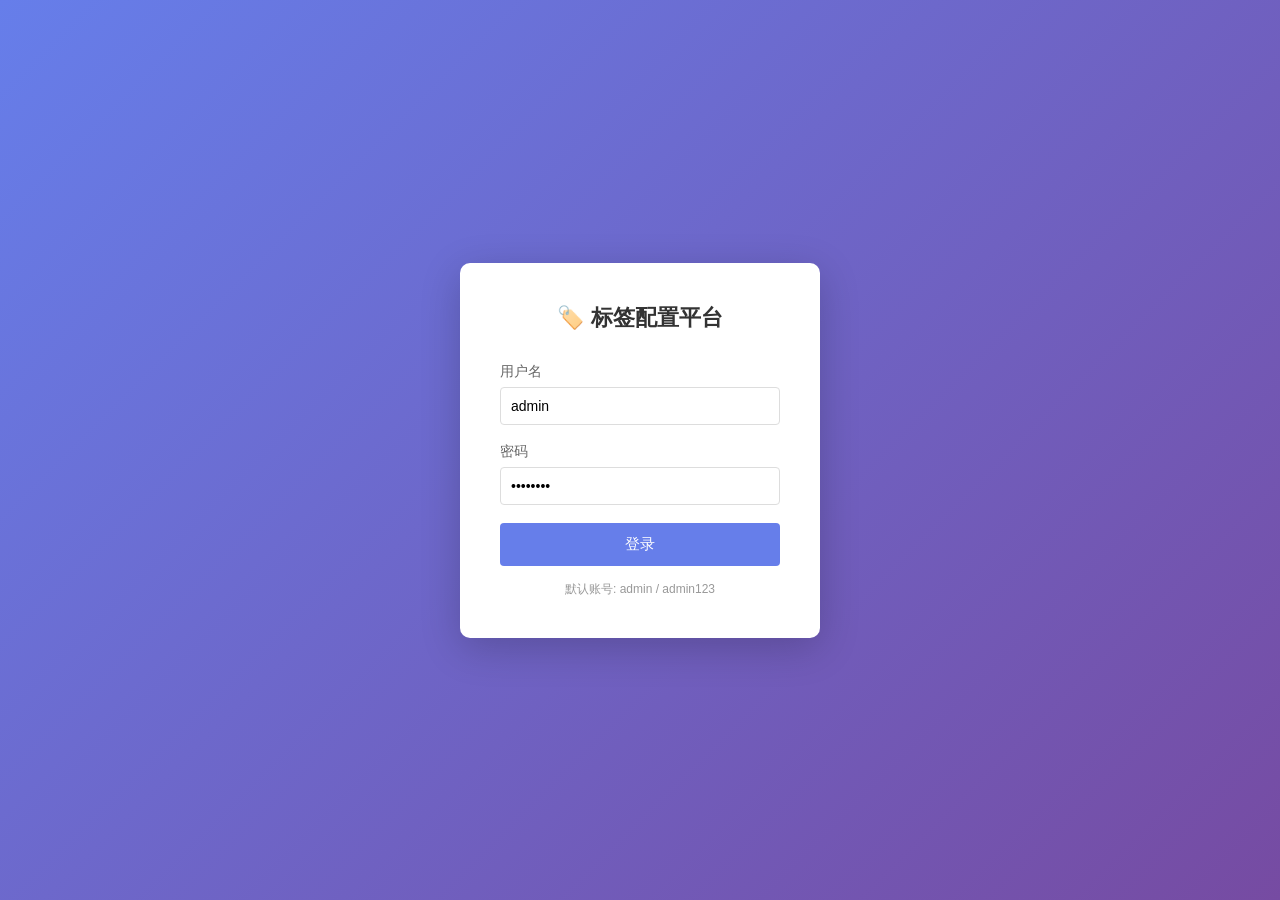
==== static/index.html @ 4a910a47 "feat(tag_platform): V1.0 基础模块 + V1.1 四大需求实现 V1.0：FastAPI + SQLAlchemy + SQLite 基础框架   - 元数据 CRUD / E" ====
<!DOCTYPE html>
<html lang="zh-CN">
<head>
  <meta charset="UTF-8">
  <title>标签配置平台 - 登录</title>
  <style>
    * { margin: 0; padding: 0; box-sizing: border-box; }
    body { font-family: "Microsoft YaHei", Arial, sans-serif; background: linear-gradient(135deg, #667eea 0%, #764ba2 100%); min-height: 100vh; display: flex; align-items: center; justify-content: center; }
    .login-box { background: #fff; padding: 40px; border-radius: 10px; box-shadow: 0 10px 40px rgba(0,0,0,0.2); width: 360px; }
    h1 { text-align: center; color: #333; margin-bottom: 30px; font-size: 22px; }
    .field { margin-bottom: 18px; }
    label { display: block; color: #666; margin-bottom: 6px; font-size: 14px; }
    input { width: 100%; padding: 10px; border: 1px solid #ddd; border-radius: 4px; font-size: 14px; }
    input:focus { border-color: #667eea; outline: none; }
    button { width: 100%; padding: 12px; background: #667eea; color: #fff; border: none; border-radius: 4px; font-size: 15px; cursor: pointer; }
    button:hover { background: #5a6fd6; }
    .error { color: #e74c3c; text-align: center; margin-top: 15px; font-size: 14px; display: none; }
    .hint { text-align: center; color: #999; font-size: 12px; margin-top: 15px; }
  </style>
</head>
<body>
  <div class="login-box">
    <h1>🏷️ 标签配置平台</h1>
    <form id="loginForm">
      <div class="field">
        <label>用户名</label>
        <input type="text" id="username" value="admin" required>
      </div>
      <div class="field">
        <label>密码</label>
        <input type="password" id="password" value="admin123" required>
      </div>
      <button type="submit">登录</button>
      <div class="error" id="errMsg"></div>
    </form>
    <p class="hint">默认账号: admin / admin123</p>
  </div>

  <script>
    document.getElementById('loginForm').addEventListener('submit', async e => {
      e.preventDefault();
      const username = document.getElementById('username').value.trim();
      const password = document.getElementById('password').value;
      const errEl = document.getElementById('errMsg');
      errEl.style.display = 'none';
      try {
        const resp = await fetch('/api/auth/login', {
          method: 'POST', headers: {'Content-Type': 'application/json'},
          body: JSON.stringify({ username, password })
        });
        const data = await resp.json();
        if (data.code === 0) {
          localStorage.setItem('token', data.data.access_token);
          localStorage.setItem('user', JSON.stringify(data.data.user));
          window.location.href = '/static/dashboard.html';
        } else {
          errEl.textContent = data.message;
          errEl.style.display = 'block';
        }
      } catch (err) {
        errEl.textContent = '网络错误: ' + err.message;
        errEl.style.display = 'block';
      }
    });
  </script>
</body>
</html>
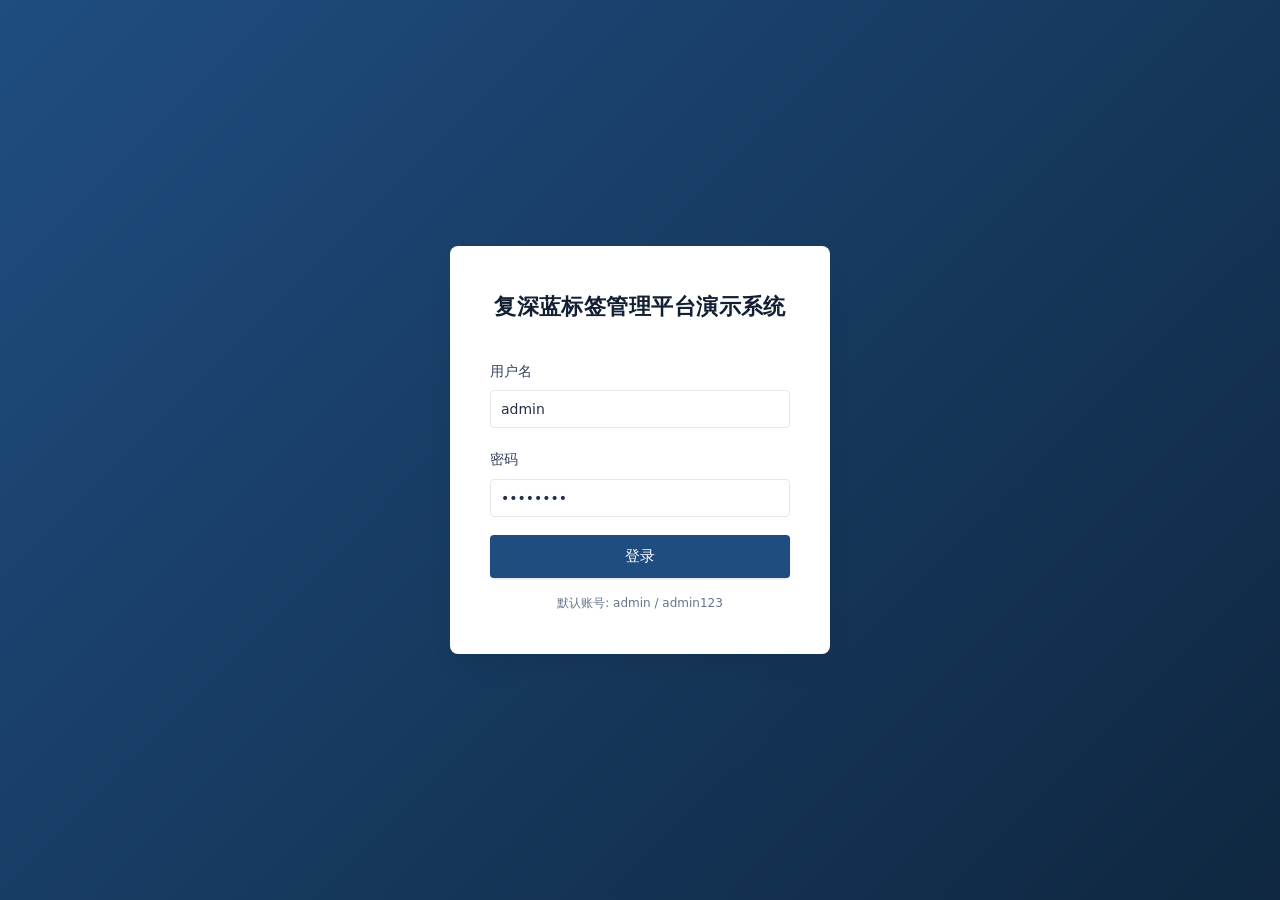
==== commit 52269121: "feat: 新增 serial_no 编号体系 + 审批工单号升级为 APP+日期+序号 - BaseService 新增 _gen_serial_no(prefix+YYYYMMDD+NNN) 通用" ====
--- a/static/index.html
+++ b/static/index.html
@@ -1,67 +1,80 @@
 <!DOCTYPE html>
 <html lang="zh-CN">
 <head>
-  <meta charset="UTF-8">
-  <title>标签配置平台 - 登录</title>
-  <style>
-    * { margin: 0; padding: 0; box-sizing: border-box; }
-    body { font-family: "Microsoft YaHei", Arial, sans-serif; background: linear-gradient(135deg, #667eea 0%, #764ba2 100%); min-height: 100vh; display: flex; align-items: center; justify-content: center; }
-    .login-box { background: #fff; padding: 40px; border-radius: 10px; box-shadow: 0 10px 40px rgba(0,0,0,0.2); width: 360px; }
-    h1 { text-align: center; color: #333; margin-bottom: 30px; font-size: 22px; }
-    .field { margin-bottom: 18px; }
-    label { display: block; color: #666; margin-bottom: 6px; font-size: 14px; }
-    input { width: 100%; padding: 10px; border: 1px solid #ddd; border-radius: 4px; font-size: 14px; }
-    input:focus { border-color: #667eea; outline: none; }
-    button { width: 100%; padding: 12px; background: #667eea; color: #fff; border: none; border-radius: 4px; font-size: 15px; cursor: pointer; }
-    button:hover { background: #5a6fd6; }
-    .error { color: #e74c3c; text-align: center; margin-top: 15px; font-size: 14px; display: none; }
-    .hint { text-align: center; color: #999; font-size: 12px; margin-top: 15px; }
-  </style>
+<meta charset="UTF-8">
+<title>复深蓝标签管理平台演示系统 - 登录</title>
+<link rel="stylesheet" href="./css/main.css">
+<style>
+ * { margin: 0; padding: 0; box-sizing: border-box; }
+ /* 本地 file:// 协议下 CSS 变量需要先定义（main.css 在同目录下） */
+ :root{
+ --navy-700:#1f4d80; --navy-950:#0f2740; --navy-600:#2a5f96; --navy-500:#3d76ad;
+ --ink-900:#132033; --ink-800:#22304a; --ink-700:#33415c; --ink-600:#4a5975;
+ --ink-500:#64748b; --ink-400:#8b98ab;
+ --line:#e3e8ef; --surface:#ffffff; --danger:#b42318;
+ --radius:8px; --radius-sm:4px;
+ --shadow-md:0 14px 30px -18px rgba(16,35,56,.45);
+ --font-sans:"PingFang SC","Hiragino Sans GB","Microsoft YaHei",system-ui,-apple-system,sans-serif;
+ --ease:cubic-bezier(.22,.61,.36,1);
+ }
+ body { font-family:var(--font-sans); background:linear-gradient(135deg,var(--navy-700) 0%,var(--navy-950) 100%); min-height:100vh; display:flex; align-items:center; justify-content:center; }
+ .login-box { background:var(--surface); padding:40px; border-radius:var(--radius); box-shadow:var(--shadow-md); width:380px; }
+ h1 { text-align:center; color:var(--ink-900); margin-bottom:30px; font-size:22px; font-weight:600; letter-spacing:.02em; }
+ .field { margin-bottom:18px; }
+ label { display:block; color:var(--ink-700); margin-bottom:6px; font-size:14px; font-weight:500; }
+ input { width:100%; padding:10px; border:1px solid var(--line); border-radius:var(--radius-sm); font-size:14px; background:#fff; color:var(--ink-800); }
+ input:focus { border-color:var(--navy-600); outline:none; box-shadow:0 0 0 3px rgba(42,95,150,.12); }
+ button { width:100%; padding:12px; background:var(--navy-700); color:#fff; border:none; border-radius:var(--radius-sm); font-size:15px; cursor:pointer; font-weight:500; box-shadow:0 1px 2px rgba(16,35,56,.15); transition:background .18s var(--ease); }
+ button:hover { background:#194268; }
+ .error { color:var(--danger); text-align:center; margin-top:15px; font-size:14px; display:none; }
+ .hint { text-align:center; color:var(--ink-500); font-size:12px; margin-top:15px; }
+ @media (max-width:480px){ .login-box{ width:calc(100vw - 32px); padding:28px; } }
+</style>
 </head>
 <body>
-  <div class="login-box">
-    <h1>🏷️ 标签配置平台</h1>
-    <form id="loginForm">
-      <div class="field">
-        <label>用户名</label>
-        <input type="text" id="username" value="admin" required>
-      </div>
-      <div class="field">
-        <label>密码</label>
-        <input type="password" id="password" value="admin123" required>
-      </div>
-      <button type="submit">登录</button>
-      <div class="error" id="errMsg"></div>
-    </form>
-    <p class="hint">默认账号: admin / admin123</p>
-  </div>
+<div class="login-box">
+<h1>复深蓝标签管理平台演示系统</h1>
+<form id="loginForm">
+<div class="field">
+<label>用户名</label>
+<input type="text" id="username" value="admin" required>
+</div>
+<div class="field">
+<label>密码</label>
+<input type="password" id="password" value="admin123" required>
+</div>
+<button type="submit">登录</button>
+<div class="error" id="errMsg"></div>
+</form>
+<p class="hint">默认账号: admin / admin123</p>
+</div>
 
-  <script>
-    document.getElementById('loginForm').addEventListener('submit', async e => {
-      e.preventDefault();
-      const username = document.getElementById('username').value.trim();
-      const password = document.getElementById('password').value;
-      const errEl = document.getElementById('errMsg');
-      errEl.style.display = 'none';
-      try {
-        const resp = await fetch('/api/auth/login', {
-          method: 'POST', headers: {'Content-Type': 'application/json'},
-          body: JSON.stringify({ username, password })
-        });
-        const data = await resp.json();
-        if (data.code === 0) {
-          localStorage.setItem('token', data.data.access_token);
-          localStorage.setItem('user', JSON.stringify(data.data.user));
-          window.location.href = '/static/dashboard.html';
-        } else {
-          errEl.textContent = data.message;
-          errEl.style.display = 'block';
-        }
-      } catch (err) {
-        errEl.textContent = '网络错误: ' + err.message;
-        errEl.style.display = 'block';
-      }
-    });
-  </script>
+<script>
+ document.getElementById('loginForm').addEventListener('submit', async e => {
+ e.preventDefault();
+ const username = document.getElementById('username').value.trim();
+ const password = document.getElementById('password').value;
+ const errEl = document.getElementById('errMsg');
+ errEl.style.display = 'none';
+ try {
+ const resp = await fetch('/api/auth/login', {
+ method: 'POST', headers: {'Content-Type': 'application/json'},
+ body: JSON.stringify({ username, password })
+ });
+ const data = await resp.json();
+ if (data.code === 0) {
+ localStorage.setItem('token', data.data.access_token);
+ localStorage.setItem('user', JSON.stringify(data.data.user));
+ window.location.href = '/static/dashboard.html';
+ } else {
+ errEl.textContent = data.message;
+ errEl.style.display = 'block';
+ }
+ } catch (err) {
+ errEl.textContent = '网络错误: ' + err.message;
+ errEl.style.display = 'block';
+ }
+ });
+</script>
 </body>
 </html>
--- a/static/css/main.css
+++ b/static/css/main.css
@@ -0,0 +1,454 @@
+/* main.css — V1.4 设计令牌重写 · 深海军蓝正式风
+   对应 typography-specimen.html 的风格规范，参考原图：
+   · 深海军蓝顶栏 #1B3A5C
+   · 正式主题：浅灰侧栏 + 左侧蓝竖线激活态
+   · 默认主题：白色导航条 + 下划线激活态
+   · 主按钮：#1F4D80；强调色：#2A5F96
+   · 文字：9 阶蓝灰；基准 15px / 1.9 行高
+   · 间距 4px 步进；圆角 4 / 8；阴影 1 层为主
+*/
+
+/* ============ 设计令牌 ============ */
+:root {
+  /* 品牌 — 深海军蓝系 */
+  --navy-950: #0f2740;
+  --navy-900: #132c47;
+  --navy-800: #1b3a5c;  /* 顶栏底 */
+  --navy-700: #1f4d80;  /* 主按钮 / 侧栏激活 */
+  --navy-600: #2a5f96;  /* 强调 / 链接 */
+  --navy-500: #3d76ad;
+
+  /* 文字 — 9 阶蓝灰 */
+  --ink-900: #132033;   /* H1 */
+  --ink-800: #22304a;   /* H2/H3 */
+  --ink-700: #33415c;   /* 正文 */
+  --ink-600: #4a5975;   /* lead/small */
+  --ink-500: #64748b;   /* 辅助 */
+  --ink-400: #8b98ab;   /* 注释 */
+
+  /* 线 / 面 */
+  --line:      #e3e8ef;
+  --line-soft: #edf1f6;
+  --surface:   #ffffff;
+  --canvas:    #f4f6f9;
+  --sidebar:   #edf2f9;
+  --active:    #dbe7f6;
+
+  /* 状态 */
+  --ok:     #1a7f37;
+  --danger: #b42318;
+
+  /* 规格 */
+  --radius-sm: 4px;
+  --radius:    8px;
+  --shadow-sm: 0 1px 2px rgba(16,35,56,.06);
+  --shadow-md: 0 14px 30px -18px rgba(16,35,56,.45);
+  --font-sans: "PingFang SC","Hiragino Sans GB","Microsoft YaHei","Source Han Sans SC",
+               system-ui,-apple-system,"Segoe UI",sans-serif;
+  --font-mono: ui-monospace,"SFMono-Regular",Consolas,"Liberation Mono",monospace;
+  --ease: cubic-bezier(.22,.61,.36,1);
+
+  /* 主题派生（默认 = 深海军蓝顶栏 + 白色导航条） */
+  --header-bg:   var(--navy-800);
+  --header-fg:   #ffffff;
+  --nav-bg:      var(--surface);
+  --nav-fg:      var(--ink-600);
+  --nav-active:  var(--navy-700);
+  --btn-bg:      var(--navy-700);
+  --btn-fg:      #ffffff;
+  --body-bg:     var(--canvas);
+  --text-primary:  var(--ink-800);
+  --text-secondary:var(--ink-600);
+  --text-muted:   var(--ink-400);
+  --card-bg:      var(--surface);
+  --card-border:  var(--line);
+}
+
+/* ============ 正式主题 = 原图风格（侧边栏 + 浅灰侧栏） ============ */
+/* V1.4.3: 侧栏风格已作为全站默认风格 */
+[data-theme="formal"] {
+  --header-bg:   var(--navy-800);       /* 顶栏仍深海军蓝 */
+  --header-fg:   #ffffff;
+  --nav-bg:      var(--sidebar);        /* 侧栏浅灰 */
+  --nav-fg:      var(--ink-600);
+  --nav-active:  var(--navy-700);
+  --btn-bg:      var(--navy-700);
+  --btn-fg:      #ffffff;
+  --body-bg:     var(--canvas);
+  --card-bg:     var(--surface);
+  --card-border: var(--line);
+}
+/* V1.4.3: 默认 CSS 变量也切到侧栏风格（formal 成默认） */
+:root {
+  --nav-bg:      var(--sidebar);
+}
+
+/* ============ Reset ============ */
+*{margin:0;padding:0;box-sizing:border-box}
+html{-webkit-text-size-adjust:100%;scroll-behavior:smooth}
+body{
+  font-family:var(--font-sans);
+  font-size:15px;
+  line-height:1.9;
+  color:var(--text-primary);
+  background:var(--body-bg);
+  -webkit-font-smoothing:antialiased;
+  -moz-osx-font-smoothing:grayscale;
+}
+::selection{background:#cfe0f2;color:var(--navy-950)}
+
+/* ============================================================
+   Header — 深海军蓝 60px 顶栏
+   ============================================================ */
+.header{
+  height:60px;padding:0 24px;
+  background:var(--header-bg);color:var(--header-fg);
+  display:flex;justify-content:space-between;align-items:center;
+  box-shadow:0 1px 0 rgba(255,255,255,.07),0 2px 12px rgba(16,35,56,.16);
+  position:sticky;top:0;z-index:80;
+}
+.header h1{
+  font-size:17px;font-weight:600;letter-spacing:.04em;
+  white-space:nowrap;overflow:hidden;text-overflow:ellipsis;
+}
+.header .user{font-size:13px;display:flex;align-items:center;gap:0}
+.header .user a{
+  color:var(--header-fg);margin-left:15px;text-decoration:none;
+  border:1px solid rgba(255,255,255,.4);
+  padding:5px 14px;border-radius:var(--radius-sm);opacity:.9;
+  transition:background .18s var(--ease),opacity .18s var(--ease);
+}
+.header .user a:hover{opacity:1;background:rgba(255,255,255,.15)}
+
+/* ============================================================
+   Nav — 默认主题：白色导航条 + 下划线激活态
+   ============================================================ */
+.nav{
+  display:flex;gap:0;padding:0 24px;
+  background:var(--nav-bg);border-bottom:1px solid var(--line);
+  position:sticky;top:60px;z-index:70;
+}
+.nav a{
+  position:relative;
+  padding:14px 20px;color:var(--nav-fg);text-decoration:none;
+  font-size:14.5px;font-weight:500;
+  transition:color .18s var(--ease),background .18s var(--ease);
+}
+.nav a::after{
+  content:"";position:absolute;left:16px;right:16px;bottom:-1px;height:3px;
+  background:transparent;border-radius:2px;transition:background .18s var(--ease);
+}
+.nav a:hover{color:var(--navy-600)}
+.nav a:hover::after{background:rgba(42,95,150,.3)}
+.nav a.active{color:var(--nav-active)}
+.nav a.active::after{background:var(--nav-active)}
+
+/* ============ 待办角标（V1.3）============ */
+.pend-badge{
+  display:none;position:absolute;top:6px;right:4px;
+  background:var(--danger);color:#ffffff;
+  font-size:10px;font-weight:700;line-height:1;
+  padding:3px 5px;border-radius:10px;min-width:16px;text-align:center;
+  box-shadow:0 1px 3px rgba(180,35,24,.4);
+}
+.pend-card-badge{
+  display:none;background:var(--danger);color:#ffffff;
+  font-size:11px;font-weight:700;line-height:1;
+  padding:3px 8px;border-radius:10px;margin-left:6px;
+  box-shadow:0 1px 3px rgba(180,35,24,.4);vertical-align:middle;
+}
+
+/* ============================================================
+   Container — 统一卡片化
+   ============================================================ */
+.container{max-width:1400px;margin:0 auto;padding:28px 30px 64px}
+.container h2{margin-bottom:18px;color:var(--ink-900);font-size:20px;font-weight:600;line-height:1.5}
+.container h3{margin-bottom:12px;color:var(--ink-800);font-size:16px;font-weight:600;line-height:1.6}
+.container h4{margin-bottom:10px;color:var(--ink-700);font-size:14px;font-weight:600;line-height:1.6}
+
+/* 卡片 */
+.card{
+  background:var(--card-bg);border:1px solid var(--card-border);border-radius:var(--radius);
+  box-shadow:var(--shadow-sm);padding:24px;margin-bottom:20px;
+  transition:box-shadow .2s var(--ease);
+}
+.card:hover{box-shadow:0 4px 14px rgba(16,35,56,.08)}
+.card h3{margin-bottom:10px;color:var(--ink-900);font-size:16px;font-weight:600}
+.card p{color:var(--ink-600);line-height:1.9}
+
+/* ============================================================
+   Buttons — 海军蓝统一色板（有立体感）
+   ============================================================ */
+.btn{
+  display:inline-flex;align-items:center;justify-content:center;
+  height:40px;padding:0 20px;border:1px solid transparent;border-radius:var(--radius-sm);
+  font-family:inherit;font-size:14px;font-weight:500;cursor:pointer;
+  background:var(--navy-700);color:#fff;
+  /* 立体感：顶部高光 + 多层底阴影 */
+  background-image:linear-gradient(180deg, rgba(255,255,255,.14) 0%, rgba(255,255,255,0) 45%);
+  box-shadow:
+    inset 0 1px 0 rgba(255,255,255,.2),
+    inset 0 -1px 0 rgba(0,0,0,.12),
+    0 2px 4px rgba(16,35,56,.18),
+    0 4px 10px rgba(16,35,56,.12);
+  transition:background .18s var(--ease),border-color .18s var(--ease),color .18s var(--ease),transform .12s var(--ease),box-shadow .18s var(--ease);
+}
+.btn:focus-visible{outline:2px solid var(--navy-600);outline-offset:2px}
+.btn:hover{background:#194268;box-shadow:
+  inset 0 1px 0 rgba(255,255,255,.18),
+  inset 0 -1px 0 rgba(0,0,0,.14),
+  0 3px 6px rgba(16,35,56,.22),
+  0 6px 14px rgba(16,35,56,.16);
+}
+.btn:active{transform:translateY(1px);box-shadow:
+  inset 0 1px 2px rgba(0,0,0,.18),
+  0 1px 2px rgba(16,35,56,.12);
+}
+.btn-primary{background:var(--navy-700);color:#fff}
+.btn-secondary{
+  background:#fff;background-image:none;
+  border-color:#c4cfdd;color:var(--ink-700);
+  box-shadow:
+    inset 0 1px 0 rgba(255,255,255,.8),
+    inset 0 -1px 0 rgba(0,0,0,.04),
+    0 1px 2px rgba(16,35,56,.08);
+}
+.btn-secondary:hover{background:#f8fafc;border-color:#b0bdd0;color:var(--ink-800);
+  box-shadow:inset 0 1px 0 #fff,0 2px 5px rgba(16,35,56,.12);}
+.btn-ghost{background:transparent;background-image:none;border-color:transparent;color:var(--navy-600);box-shadow:none}
+.btn-ghost:hover{background:rgba(42,95,150,.08)}
+.btn-danger{
+  background:#fff;background-image:none;
+  border-color:#e6c9c5;color:var(--danger);
+  box-shadow:inset 0 1px 0 rgba(255,255,255,.8),0 1px 2px rgba(180,35,24,.08);
+}
+.btn-danger:hover{background:#fdf4f2;border-color:#d9a9a2}
+.btn[disabled]{opacity:.45;cursor:not-allowed;box-shadow:none;transform:none;background:#d1d5db;background-image:none;color:#6b7280}
+.btn-sm{height:32px;padding:0 14px;font-size:13px;box-shadow:
+  inset 0 1px 0 rgba(255,255,255,.18),0 1px 2px rgba(16,35,56,.15);}
+.btn-lg{height:46px;padding:0 26px;font-size:15px;box-shadow:
+  inset 0 1px 0 rgba(255,255,255,.18),0 3px 6px rgba(16,35,56,.22),0 6px 14px rgba(16,35,56,.16);}
+
+/* ============ 通用工具类 ============ */
+.bar-row{display:flex;flex-wrap:wrap;gap:10px;margin:15px 0}
+.muted{color:var(--ink-500)!important}
+.muted-bg{background:#f8fafc}
+.text-accent{color:var(--navy-600)!important}
+.text-danger{color:var(--danger)!important}
+.text-ok{color:var(--ok)!important}
+.bg-card{background:var(--surface)}
+.card-title{color:var(--ink-900);font-size:16px;font-weight:600}
+.hint{color:var(--ink-500);font-size:12.5px}
+.btn-row{display:flex;flex-wrap:wrap;gap:10px}
+
+/* ============================================================
+   旧按钮类名兼容（个别旧页面曾硬写 btn-success/btn-warn）
+   ============================================================ */
+.btn-success{background:var(--ok);color:#fff}
+.btn-success:hover{background:#156b2f}
+.btn-warn{background:#f59e0b;color:#fff}
+.btn-warn:hover{background:#d97706}
+
+/* ============================================================
+   Forms — 细发丝线 + 海军蓝焦点环
+   ============================================================ */
+label{display:block;color:var(--ink-600);margin-bottom:6px;font-size:13.5px;font-weight:500}
+input,select,textarea{
+  width:100%;
+  padding:10px 12px;
+  border:1px solid #d3dbe6;
+  border-radius:var(--radius-sm);
+  font-size:14.5px;
+  font-family:inherit;
+  color:var(--ink-800);
+  background:#fff;
+  transition:border-color .18s var(--ease),box-shadow .18s var(--ease);
+}
+textarea{min-height:118px;resize:vertical;line-height:1.75}
+input::placeholder,textarea::placeholder{color:var(--ink-400)}
+input:hover,select:hover,textarea:hover{border-color:#bfccdb}
+input:focus,select:focus,textarea:focus{
+  outline:none;border-color:var(--navy-600);
+  box-shadow:0 0 0 3px rgba(42,95,150,.12);
+}
+
+/* ============================================================
+   Tables — 深海军蓝主题头 + 细线分割
+   ============================================================ */
+table{border-collapse:collapse;width:100%;font-size:13.5px;line-height:1.6;background:#fff}
+table th,table td{padding:8px 14px;border:1px solid var(--line)}
+table th{
+  background:#f4f8fd;color:var(--ink-900);font-weight:600;text-align:left;
+  border-bottom-color:#d5ddeb;white-space:nowrap;
+}
+table tbody tr{transition:background .16s var(--ease)}
+table tbody tr:nth-child(even){background:#fafbfd}
+table tbody tr:hover{background:#f3f7fd}
+
+/* ============================================================
+   Status tags — 参考图中的 pill style
+   ============================================================ */
+.status{
+  display:inline-flex;align-items:center;gap:6px;
+  padding:3px 10px;border-radius:999px;font-size:12px;font-weight:500;line-height:1.6;
+}
+.status::before{content:"";width:5px;height:5px;border-radius:50%;background:currentColor;flex:none}
+.status-pending{background:#fdf3d8;color:#6b4d0f}
+.status-in_progress,.status-running{background:#eaf1fa;color:#1f4d80}
+.status-approved,.status-success{background:#eaf6ec;color:var(--ok)}
+.status-rejected,.status-failed{background:#fdecea;color:var(--danger)}
+
+/* ============================================================
+   通用工具类
+   ============================================================ */
+pre{
+  background:var(--navy-950);color:#d6e3f3;padding:16px 18px;
+  border-radius:var(--radius-sm);overflow-x:auto;
+  font:12.5px/1.8 var(--font-mono);tab-size:4;
+  box-shadow:var(--shadow-md);
+}
+code,kbd,samp{font:12.5px/1.6 var(--font-mono)}
+small,.small{font-size:12.5px;line-height:1.8;color:var(--ink-500)}
+.caption{font-size:12px;line-height:1.7;color:var(--ink-400)}
+.hint{font-size:12.5px;line-height:1.8;color:var(--ink-500)}
+/* 提示容器（参考模板 callout）*/
+.callout{display:flex;gap:12px;padding:14px 18px;background:#f3f8fe;border:1px solid #d9e6f4;border-radius:6px;font-size:13.5px;line-height:1.8;color:#2f4662;margin:10px 0}
+.callout i{width:6px;height:6px;margin-top:.65em;border-radius:50%;background:var(--navy-600);flex:none}
+.callout strong{color:#213452}
+
+/* ============================================================
+   V1.4.3 — 审批工单可折叠面板
+   ============================================================ */
+.ticket-card{
+  background:#fff;border:1px solid var(--line);border-radius:var(--radius);
+  margin-bottom:10px;box-shadow:var(--shadow-sm);overflow:hidden;
+}
+.ticket-head{
+  display:flex;justify-content:space-between;align-items:center;
+  padding:12px 18px;cursor:pointer;user-select:none;
+  background:linear-gradient(180deg,#f8fafd 0%,#ffffff 100%);
+  border-bottom:1px solid var(--line);
+  transition:background .15s var(--ease);
+}
+.ticket-head:hover{background:linear-gradient(180deg,#f0f4fa 0%,#ffffff 100%)}
+.ticket-title{font-weight:600;font-size:14.5px;color:var(--ink-900);display:flex;align-items:center;gap:8px}
+.ticket-title .ticket-no{color:var(--ink-400);font-size:12px;font-weight:400}
+.ticket-meta{display:flex;align-items:center;gap:10px}
+.ticket-chev{
+  width:20px;height:20px;display:inline-flex;align-items:center;justify-content:center;
+  color:var(--ink-400);font-size:14px;transition:transform .2s var(--ease);
+}
+.ticket-card.collapsed .ticket-chev{transform:rotate(-90deg)}
+.ticket-card.collapsed .ticket-body{display:none}
+.ticket-body{padding:14px 18px}
+hr{border:0;border-top:1px solid var(--line-soft);margin:20px 0}
+
+/* ============================================================
+   V1.3.1 — FAB 悬浮设置按钮（默认深海军蓝渐变）
+   ============================================================ */
+.fab-menu{position:fixed;bottom:24px;right:24px;z-index:999;display:flex;flex-direction:column;align-items:flex-end}
+.fab-btn{
+  width:48px;height:48px;border-radius:50%;
+  background:linear-gradient(135deg,var(--navy-700) 0%,#132c47 100%);
+  color:#fff;border:none;font-size:22px;cursor:pointer;
+  box-shadow:0 4px 16px rgba(27,58,92,.5);
+  transition:transform .2s var(--ease),box-shadow .2s var(--ease);
+}
+.fab-btn:hover{transform:translateY(-4px);box-shadow:0 8px 24px rgba(27,58,92,.55)}
+.fab-panel{
+  display:none;background:#fff;border-radius:var(--radius);
+  box-shadow:var(--shadow-md);padding:8px 0;margin-bottom:12px;
+  min-width:200px;border:1px solid var(--line);overflow:hidden;
+}
+.fab-panel.show{display:block;animation:fabFade .15s var(--ease)}
+@keyframes fabFade{from{opacity:0;transform:translateY(8px)}to{opacity:1;transform:translateY(0)}}
+.fab-panel-title{padding:8px 16px;font-size:11px;color:#93a2b8;text-transform:uppercase;letter-spacing:.1em;border-bottom:1px solid var(--line-soft);margin-bottom:4px}
+.fab-item{padding:10px 16px;cursor:pointer;font-size:13px;color:var(--ink-800);line-height:1.5;transition:background .1s var(--ease)}
+.fab-item:hover{background:#f4f8fd}
+.fab-item-desc{color:var(--ink-400);font-size:11px}
+
+/* ============================================================
+   V1.4 — 正式主题：侧边栏布局（对齐参考图）
+   侧栏：浅灰 #EDF2F9 + 左侧蓝竖线激活态 + 选中蓝底
+   顶栏：保留深海军蓝（与默认统一）
+   ============================================================ */
+[data-theme="formal"]{
+  --nav-sublinks: var(--sidebar);
+  --nav-active-bg: var(--active);
+}
+[data-theme="formal"] body{counter-reset:navIdx}
+[data-theme="formal"] .nav{
+  position:sticky;top:60px;width:244px;height:calc(100vh - 60px);
+  flex-direction:column;gap:0;padding:24px 0 32px;
+  background:var(--sidebar);border-bottom:none;border-right:1px solid #e0e7f0;
+  overflow-y:auto;z-index:50;float:left;
+}
+[data-theme="formal"] body{margin-left:0}
+[data-theme="formal"] .container{max-width:none;padding-left:268px}
+[data-theme="formal"] .nav a{
+  position:relative;
+  display:flex;align-items:center;gap:10px;
+  padding:10px 24px;color:#3b4a66;border-left:3px solid transparent;
+  font-size:15.5px;font-weight:600;text-decoration:none;
+  transition:background .18s var(--ease),color .18s var(--ease),border-color .18s var(--ease);
+}
+[data-theme="formal"] .nav a::before{
+  counter-increment:navIdx;
+  content:counter(navIdx,decimal-leading-zero);
+  font:11px/1 var(--font-mono);letter-spacing:.04em;color:#93a2b8;
+  flex:none;min-width:18px;
+}
+[data-theme="formal"] .nav a::after{display:none}   /* 覆盖默认主题下划线 */
+[data-theme="formal"] .nav a:hover{background:#e4ecf7;color:var(--navy-700)}
+[data-theme="formal"] .nav a:hover::before{color:var(--navy-600)}
+[data-theme="formal"] .nav a.active{
+  background:var(--active);color:var(--navy-800);font-weight:600;
+  border-left-color:var(--navy-700);
+}
+[data-theme="formal"] .nav a.active::before{color:var(--navy-600)}
+[data-theme="formal"] .nav a[data-perm]{opacity:1}
+
+/* 正式主题顶栏保留深海军蓝（统一），退出按钮浅边框 */
+[data-theme="formal"] .header .user a{
+  border-color:rgba(255,255,255,.35);color:#fff;
+}
+[data-theme="formal"] .header .user a:hover{background:rgba(255,255,255,.15)}
+
+/* 正式主题容器与卡片 */
+[data-theme="formal"] .container{max-width:1400px}
+[data-theme="formal"] .card .card-title{color:var(--ink-900)}
+
+/* 正式主题 FAB 仍深海军蓝 */
+[data-theme="formal"] .fab-btn{
+  background:linear-gradient(135deg,var(--navy-700) 0%,var(--navy-900) 100%);
+  box-shadow:0 4px 16px rgba(27,58,92,.5);
+}
+
+/* ============================================================
+   响应式
+   ============================================================ */
+@media (max-width:1280px){
+  [data-theme="formal"] .nav{position:sticky;top:60px;height:auto;width:auto;flex-direction:row;padding:8px 16px;overflow-x:auto}
+  [data-theme="formal"] body{margin-left:0}
+  [data-theme="formal"] .nav a{padding:8px 14px;border-left:0;border-bottom:2px solid transparent;font-size:13.5px;white-space:nowrap}
+  [data-theme="formal"] .nav a.active{border-bottom-color:var(--navy-700);border-left-color:transparent}
+  [data-theme="formal"] .nav a:hover{background:rgba(42,95,150,.08)}
+}
+
+@media (max-width:768px){
+  body{font-size:14px}
+  .header{padding:0 16px;height:56px}
+  .header h1{font-size:15px}
+  .nav{padding:0 16px;gap:4px;overflow-x:auto;scrollbar-width:none}
+  .nav::-webkit-scrollbar{display:none}
+  .nav a{padding:12px 14px;font-size:13.5px;white-space:nowrap}
+  .container{padding:20px 16px 48px}
+  .card{padding:18px;margin-bottom:16px;border-radius:6px}
+  [data-theme="formal"] .nav{padding:8px 12px}
+}
+
+@media (max-width:560px){
+  .header h1 em{display:none}
+  table{font-size:12.5px}
+  table th,table td{padding:10px 8px}
+}
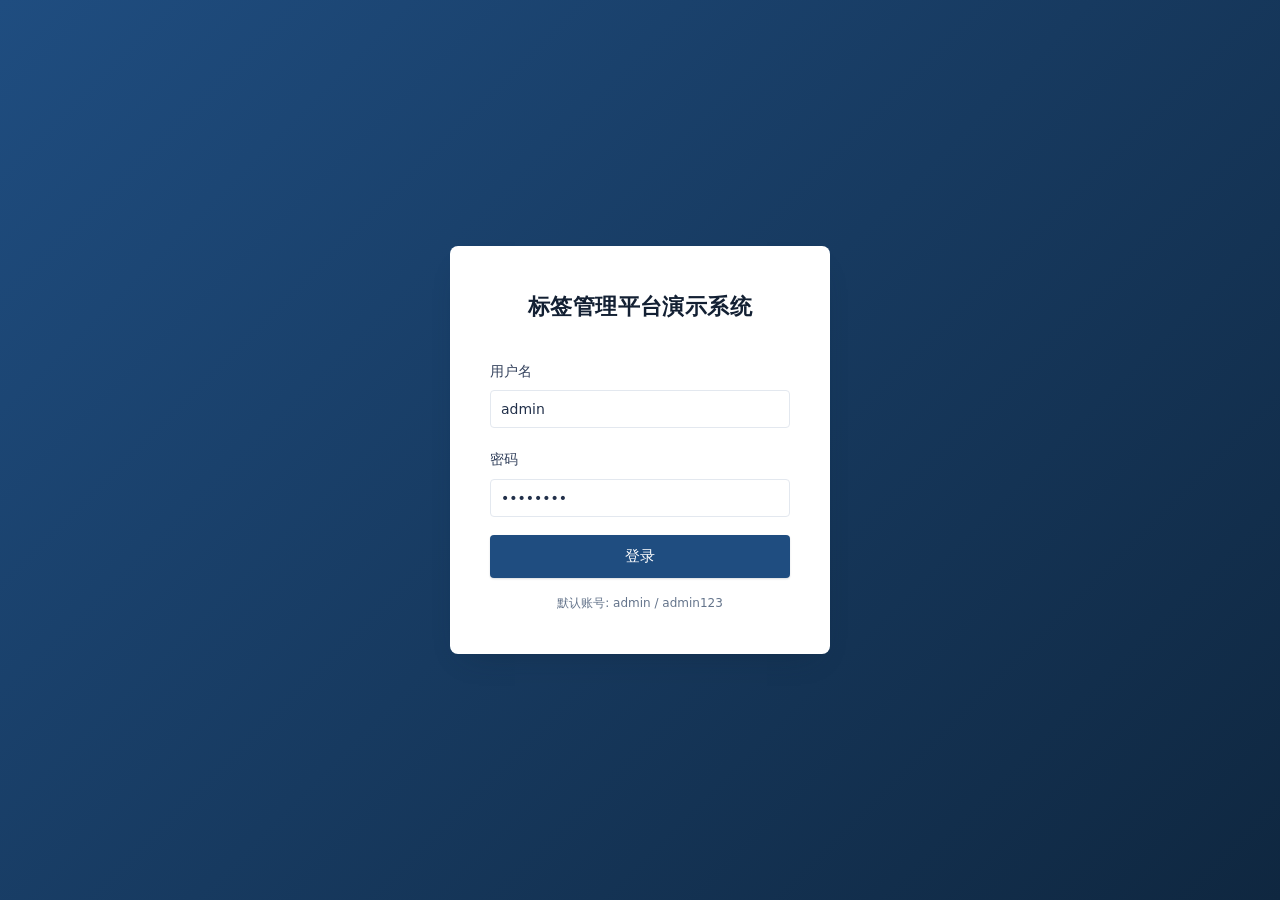
==== commit cec45bfc: "refactor: 系统名称 复深蓝标签管理平台演示系统 → 标签管理平台演示系统" ====
--- a/static/index.html
+++ b/static/index.html
@@ -2,7 +2,7 @@
 <html lang="zh-CN">
 <head>
 <meta charset="UTF-8">
-<title>复深蓝标签管理平台演示系统 - 登录</title>
+<title>标签管理平台演示系统 - 登录</title>
 <link rel="stylesheet" href="./css/main.css">
 <style>
  * { margin: 0; padding: 0; box-sizing: border-box; }
@@ -33,7 +33,7 @@
 </head>
 <body>
 <div class="login-box">
-<h1>复深蓝标签管理平台演示系统</h1>
+<h1>标签管理平台演示系统</h1>
 <form id="loginForm">
 <div class="field">
 <label>用户名</label>
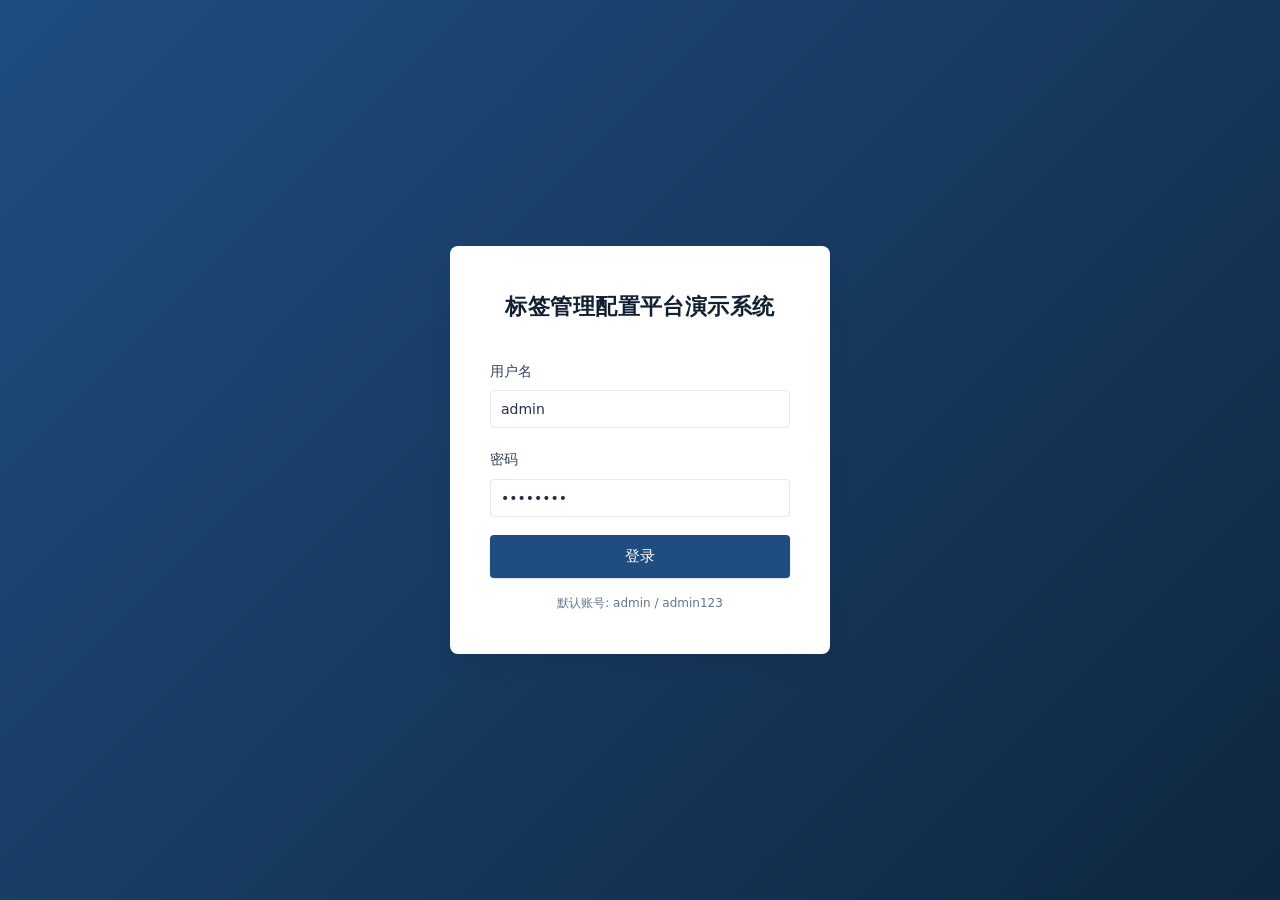
==== commit 82fec90f: "refactor: 系统名称 标签管理平台演示系统 → 标签管理配置平台演示系统" ====
--- a/static/index.html
+++ b/static/index.html
@@ -2,7 +2,7 @@
 <html lang="zh-CN">
 <head>
 <meta charset="UTF-8">
-<title>标签管理平台演示系统 - 登录</title>
+<title>标签管理配置平台演示系统 - 登录</title>
 <link rel="stylesheet" href="./css/main.css">
 <style>
  * { margin: 0; padding: 0; box-sizing: border-box; }
@@ -33,7 +33,7 @@
 </head>
 <body>
 <div class="login-box">
-<h1>标签管理平台演示系统</h1>
+<h1>标签管理配置平台演示系统</h1>
 <form id="loginForm">
 <div class="field">
 <label>用户名</label>
--- a/static/css/main.css
+++ b/static/css/main.css
@@ -341,6 +341,61 @@
 .ticket-card.collapsed .ticket-chev{transform:rotate(-90deg)}
 .ticket-card.collapsed .ticket-body{display:none}
 .ticket-body{padding:14px 18px}
+
+/* ============================================================
+   V1.4.3 — 角色权限配置面板（模块卡片 + 网格勾选）
+   ============================================================ */
+.perm-group{
+  margin-bottom:12px;background:#fff;border:1px solid var(--line);border-radius:8px;overflow:hidden;
+}
+.perm-group-head{
+  display:flex;align-items:center;gap:8px;
+  padding:10px 14px;background:linear-gradient(180deg,#f4f7fb 0%,#eef3f9 100%);
+  border-bottom:1px solid var(--line);
+}
+.perm-group-dot{
+  width:10px;height:10px;border-radius:50%;
+  background:var(--navy-600);flex-shrink:0;
+  box-shadow:0 0 0 3px rgba(42,95,150,.12);
+}
+.perm-group-title{
+  font-size:14px;font-weight:600;color:var(--ink-900);
+}
+.perm-group-code{
+  font-size:11.5px;color:var(--ink-400);font-family:"Cascadia Code",Consolas,monospace;
+  background:#fff;border:1px solid var(--line);border-radius:3px;padding:1px 6px;
+}
+.perm-group-toggle{
+  font-size:12px;color:var(--navy-600);text-decoration:none;
+  padding:2px 8px;border-radius:4px;border:1px solid transparent;
+  transition:background .15s var(--ease),border-color .15s var(--ease);
+}
+.perm-group-toggle:hover{background:rgba(42,95,150,.08);border-color:var(--navy-600)}
+.perm-group-body{
+  display:grid;grid-template-columns:repeat(auto-fill,minmax(220px,1fr));gap:6px 4px;
+  padding:10px 14px;
+}
+.perm-item{
+  display:flex;align-items:center;gap:6px;
+  padding:6px 10px;border-radius:5px;cursor:pointer;
+  border:1px solid transparent;
+  transition:background .12s var(--ease),border-color .12s var(--ease);
+  font-size:13px;line-height:1.4;
+}
+.perm-item:hover{background:rgba(42,95,150,.04);border-color:rgba(42,95,150,.12)}
+.perm-item input[type=checkbox]{
+  width:14px;height:14px;cursor:pointer;accent-color:var(--navy-700);flex-shrink:0;
+}
+.perm-item-name{
+  flex:1;color:var(--ink-800);font-weight:500;overflow:hidden;text-overflow:ellipsis;white-space:nowrap;
+}
+.perm-item-code{
+  font-size:11px;color:var(--ink-400);font-family:"Cascadia Code",Consolas,monospace;
+  background:#f1f4f9;padding:1px 5px;border-radius:3px;flex-shrink:0;
+}
+.perm-item input[type=checkbox]:checked ~ .perm-item-code{
+  background:rgba(31,77,128,.08);color:var(--navy-700);
+}
 hr{border:0;border-top:1px solid var(--line-soft);margin:20px 0}
 
 /* ============================================================
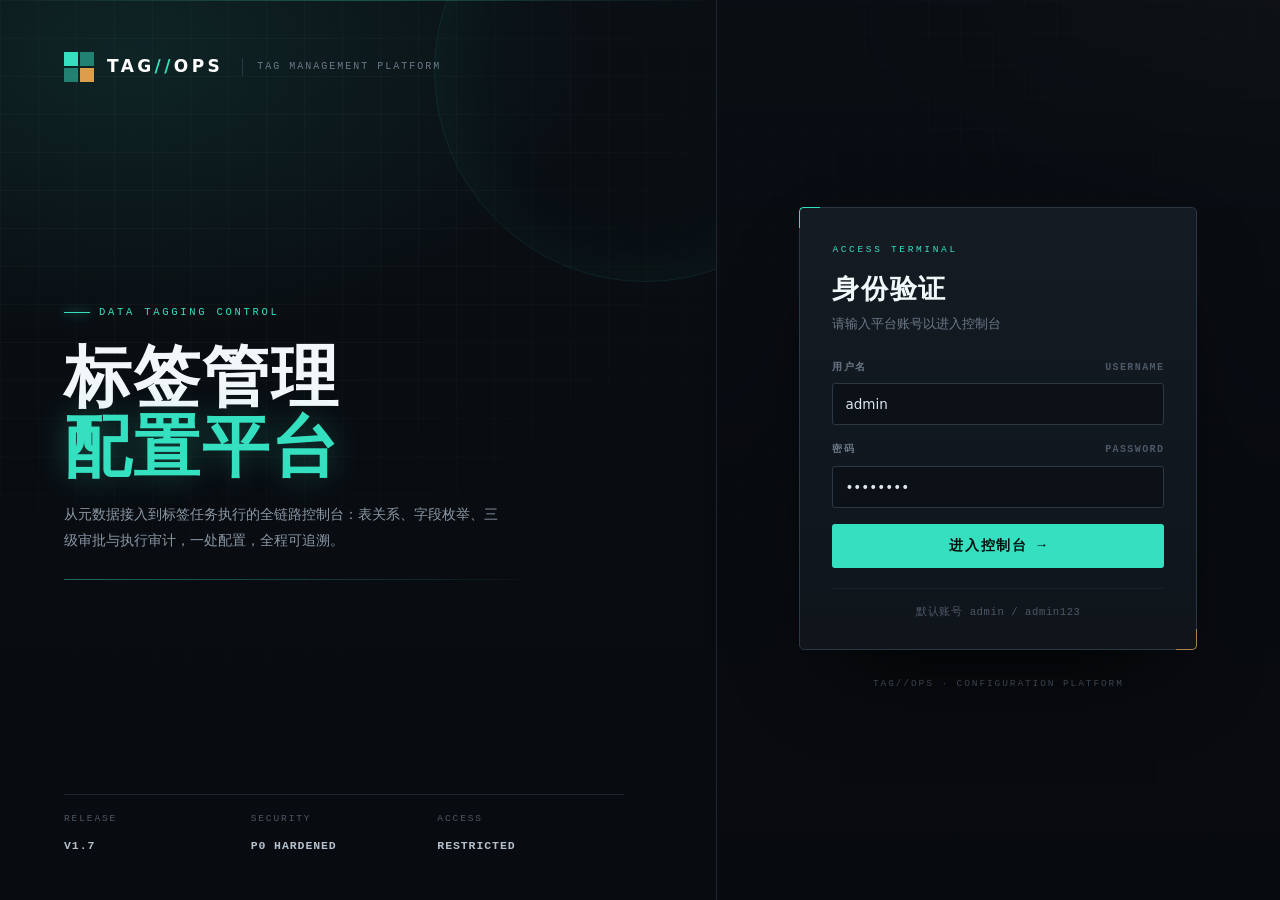
==== commit ebb156d3: "feat(V1.7): P0 安全加固 + 前端三主题切换 + SQL Guard 后端: - 新增 app/utils/sql_guard.py: SQL 关键字/注入模式识别 + 任务配置白名单校" ====
--- a/static/index.html
+++ b/static/index.html
@@ -2,79 +2,266 @@
 <html lang="zh-CN">
 <head>
 <meta charset="UTF-8">
-<title>标签管理配置平台演示系统 - 登录</title>
-<link rel="stylesheet" href="./css/main.css">
+<meta name="viewport" content="width=device-width, initial-scale=1">
+<title>TAG//OPS · 标签管理配置平台</title>
+<link rel="stylesheet" href="./css/main.css?v=200">
 <style>
- * { margin: 0; padding: 0; box-sizing: border-box; }
- /* 本地 file:// 协议下 CSS 变量需要先定义（main.css 在同目录下） */
- :root{
- --navy-700:#1f4d80; --navy-950:#0f2740; --navy-600:#2a5f96; --navy-500:#3d76ad;
- --ink-900:#132033; --ink-800:#22304a; --ink-700:#33415c; --ink-600:#4a5975;
- --ink-500:#64748b; --ink-400:#8b98ab;
- --line:#e3e8ef; --surface:#ffffff; --danger:#b42318;
- --radius:8px; --radius-sm:4px;
- --shadow-md:0 14px 30px -18px rgba(16,35,56,.45);
- --font-sans:"PingFang SC","Hiragino Sans GB","Microsoft YaHei",system-ui,-apple-system,sans-serif;
- --ease:cubic-bezier(.22,.61,.36,1);
- }
- body { font-family:var(--font-sans); background:linear-gradient(135deg,var(--navy-700) 0%,var(--navy-950) 100%); min-height:100vh; display:flex; align-items:center; justify-content:center; }
- .login-box { background:var(--surface); padding:40px; border-radius:var(--radius); box-shadow:var(--shadow-md); width:380px; }
- h1 { text-align:center; color:var(--ink-900); margin-bottom:30px; font-size:22px; font-weight:600; letter-spacing:.02em; }
- .field { margin-bottom:18px; }
- label { display:block; color:var(--ink-700); margin-bottom:6px; font-size:14px; font-weight:500; }
- input { width:100%; padding:10px; border:1px solid var(--line); border-radius:var(--radius-sm); font-size:14px; background:#fff; color:var(--ink-800); }
- input:focus { border-color:var(--navy-600); outline:none; box-shadow:0 0 0 3px rgba(42,95,150,.12); }
- button { width:100%; padding:12px; background:var(--navy-700); color:#fff; border:none; border-radius:var(--radius-sm); font-size:15px; cursor:pointer; font-weight:500; box-shadow:0 1px 2px rgba(16,35,56,.15); transition:background .18s var(--ease); }
- button:hover { background:#194268; }
- .error { color:var(--danger); text-align:center; margin-top:15px; font-size:14px; display:none; }
- .hint { text-align:center; color:var(--ink-500); font-size:12px; margin-top:15px; }
- @media (max-width:480px){ .login-box{ width:calc(100vw - 32px); padding:28px; } }
+  body.login-page{padding-top:0;overflow-x:hidden}
+  .login-shell{
+    position:relative;z-index:1;min-height:100vh;
+    display:grid;grid-template-columns:1.12fr .88fr;
+  }
+
+  /* ---------- 左：品牌 / 系统标识 ---------- */
+  .brand-panel{
+    position:relative;overflow:hidden;
+    display:flex;flex-direction:column;justify-content:space-between;
+    padding:52px 64px 44px;
+    border-right:1px solid var(--line);
+    background:
+      radial-gradient(760px 460px at 18% 6%,rgba(53,224,192,.10),transparent 62%),
+      linear-gradient(180deg,#0a0f14 0%,#080b0f 100%);
+  }
+  .brand-panel::before{
+    content:"";position:absolute;inset:0;pointer-events:none;
+    background-image:
+      linear-gradient(rgba(255,255,255,.028) 1px,transparent 1px),
+      linear-gradient(90deg,rgba(255,255,255,.028) 1px,transparent 1px);
+    background-size:38px 38px;
+    -webkit-mask-image:radial-gradient(900px 700px at 30% 20%,#000 20%,transparent 82%);
+    mask-image:radial-gradient(900px 700px at 30% 20%,#000 20%,transparent 82%);
+  }
+  .brand-panel::after{
+    content:"";position:absolute;right:-140px;top:-140px;width:420px;height:420px;
+    border:1px solid rgba(53,224,192,.10);border-radius:50%;
+    box-shadow:0 0 90px rgba(53,224,192,.06) inset;
+    pointer-events:none;
+  }
+  .brand-panel .scan{
+    position:absolute;left:0;right:0;top:0;height:1px;
+    background:linear-gradient(90deg,transparent,rgba(53,224,192,.55),transparent);
+    opacity:.5;animation:scan 7s linear infinite;pointer-events:none;
+  }
+  @keyframes scan{0%{transform:translateY(0)}100%{transform:translateY(100vh)}}
+
+  .brand-top{position:relative;display:flex;align-items:center;gap:13px}
+  .brand-top .mark{
+    width:30px;height:30px;display:grid;grid-template-columns:1fr 1fr;grid-template-rows:1fr 1fr;gap:2px;
+  }
+  .brand-top .mark i{background:var(--accent)}
+  .brand-top .mark i:nth-child(2),.brand-top .mark i:nth-child(3){opacity:.5}
+  .brand-top .mark i:nth-child(4){background:var(--amber);opacity:.85}
+  .brand-top .word{
+    font-family:var(--font-display);font-size:17px;font-weight:700;letter-spacing:.2em;color:#fff;
+  }
+  .brand-top .word em{font-style:normal;color:var(--accent)}
+  .brand-top .tagline{
+    margin-left:6px;padding-left:14px;border-left:1px solid var(--line-strong);
+    font-family:var(--font-mono);font-size:10px;letter-spacing:.2em;color:var(--ink-500);
+  }
+
+  .brand-core{position:relative;margin:8vh 0}
+  .brand-core .eyebrow{
+    display:inline-flex;align-items:center;gap:9px;
+    font-family:var(--font-mono);font-size:10.5px;letter-spacing:.26em;color:var(--accent);
+    margin-bottom:22px;
+  }
+  .brand-core .eyebrow::before{
+    content:"";width:26px;height:1px;background:var(--accent);box-shadow:0 0 10px var(--accent);
+  }
+  .brand-core h2{
+    font-family:var(--font-display);
+    font-size:clamp(40px,5.2vw,68px);
+    line-height:1.04;letter-spacing:.03em;font-weight:600;
+    color:var(--ink-900);
+  }
+  .brand-core h2 .accent{
+    display:block;color:var(--accent);
+    text-shadow:0 0 32px rgba(53,224,192,.28);
+  }
+  .brand-core p{
+    margin-top:20px;max-width:440px;
+    color:var(--ink-600);font-size:13.5px;line-height:1.9;
+  }
+  .brand-core .rule{
+    margin-top:26px;height:1px;max-width:460px;
+    background:linear-gradient(90deg,rgba(53,224,192,.45),rgba(53,224,192,.03));
+  }
+
+  .brand-meta{
+    position:relative;display:grid;grid-template-columns:repeat(3,minmax(0,1fr));
+    max-width:560px;border-top:1px solid var(--line);padding-top:16px;
+  }
+  .brand-meta div{padding-right:16px}
+  .brand-meta span{
+    display:block;font-family:var(--font-mono);font-size:9.5px;
+    letter-spacing:.2em;color:var(--ink-400);margin-bottom:4px;
+  }
+  .brand-meta b{
+    font-family:var(--font-mono);font-size:11.5px;font-weight:600;
+    letter-spacing:.08em;color:var(--ink-700);
+  }
+
+  /* ---------- 右：登录终端 ---------- */
+  .login-panel{
+    position:relative;display:flex;flex-direction:column;
+    align-items:center;justify-content:center;
+    padding:48px 40px;
+    background:linear-gradient(180deg,rgba(12,17,23,.6),rgba(8,11,15,.9));
+  }
+  .login-card{
+    position:relative;width:min(398px,100%);
+    background:linear-gradient(180deg,var(--panel-2),var(--panel));
+    border:1px solid var(--line-strong);
+    border-radius:var(--radius);
+    padding:34px 32px 28px;
+    box-shadow:0 40px 90px -40px #000;
+  }
+  .login-card::before{
+    content:"";position:absolute;left:-1px;top:-1px;width:20px;height:20px;
+    border-left:1px solid var(--accent);border-top:1px solid var(--accent);
+    border-top-left-radius:var(--radius);
+  }
+  .login-card::after{
+    content:"";position:absolute;right:-1px;bottom:-1px;width:20px;height:20px;
+    border-right:1px solid var(--amber);border-bottom:1px solid var(--amber);
+    border-bottom-right-radius:var(--radius);opacity:.6;
+  }
+  .card-kicker{
+    font-family:var(--font-mono);font-size:9.5px;letter-spacing:.28em;
+    color:var(--accent);margin-bottom:14px;
+  }
+  .login-card h1{
+    font-family:var(--font-display);font-size:27px;font-weight:600;
+    letter-spacing:.06em;color:var(--ink-900);line-height:1.2;
+  }
+  .login-sub{color:var(--ink-500);font-size:12.5px;margin:8px 0 24px}
+  .field{margin-bottom:16px}
+  .field label{
+    display:flex;justify-content:space-between;gap:8px;
+    font-family:var(--font-mono);font-size:10px;letter-spacing:.14em;
+    color:var(--ink-500);margin-bottom:7px;
+  }
+  .field label em{font-style:normal;color:var(--ink-400)}
+  .field input{
+    height:42px;padding:0 12px;font-size:13.5px;
+    background:var(--panel-3);border-color:var(--line-strong);
+  }
+  .login-card button{
+    display:flex;align-items:center;justify-content:center;gap:10px;
+    width:100%;height:44px;margin-top:6px;
+    border:none;border-radius:var(--radius-sm);
+    background:var(--accent);color:#04110e;
+    font-family:inherit;font-size:13.5px;font-weight:700;letter-spacing:.12em;
+    cursor:pointer;transition:background .16s var(--ease),box-shadow .16s var(--ease),transform .1s var(--ease);
+  }
+  .login-card button:hover{background:var(--accent-2);box-shadow:0 0 26px rgba(53,224,192,.3)}
+  .login-card button:active{transform:translateY(1px)}
+  .login-card button .arr{font-family:var(--font-mono);font-weight:400;transition:transform .16s var(--ease)}
+  .login-card button:hover .arr{transform:translateX(4px)}
+  .error{
+    display:none;margin-top:14px;padding:8px 12px;
+    background:rgba(255,107,107,.07);border:1px solid rgba(255,107,107,.32);
+    border-left:2px solid var(--red);
+    color:#ffb3b3;font-size:12px;line-height:1.6;
+  }
+  .login-hint{
+    margin-top:20px;padding-top:14px;border-top:1px solid var(--line-soft);
+    text-align:center;font-family:var(--font-mono);font-size:10.5px;
+    letter-spacing:.06em;color:var(--ink-400);
+  }
+  .login-foot{
+    margin-top:26px;font-family:var(--font-mono);font-size:9.5px;
+    letter-spacing:.2em;color:var(--ink-400);text-align:center;
+  }
+
+  @media (max-width:900px){
+    .login-shell{grid-template-columns:1fr}
+    .brand-panel{border-right:none;border-bottom:1px solid var(--line);padding:34px 26px 30px}
+    .brand-core{margin:34px 0}
+    .brand-core h2{font-size:40px}
+    .brand-meta{display:none}
+    .login-panel{padding:38px 18px 48px}
+  }
+  @media (max-width:520px){
+    .brand-top .tagline{display:none}
+    .brand-core h2{font-size:32px}
+  }
 </style>
 </head>
-<body>
-<div class="login-box">
-<h1>标签管理配置平台演示系统</h1>
-<form id="loginForm">
-<div class="field">
-<label>用户名</label>
-<input type="text" id="username" value="admin" required>
+<body class="login-page">
+<div class="login-shell">
+  <section class="brand-panel">
+    <span class="scan" aria-hidden="true"></span>
+    <div class="brand-top">
+      <span class="mark" aria-hidden="true"><i></i><i></i><i></i><i></i></span>
+      <span class="word">TAG<em>//</em>OPS</span>
+      <span class="tagline">TAG MANAGEMENT PLATFORM</span>
+    </div>
+
+    <div class="brand-core">
+      <span class="eyebrow">DATA TAGGING CONTROL</span>
+      <h2>标签管理<span class="accent">配置平台</span></h2>
+      <p>从元数据接入到标签任务执行的全链路控制台：表关系、字段枚举、三级审批与执行审计，一处配置，全程可追溯。</p>
+      <div class="rule"></div>
+    </div>
+
+    <div class="brand-meta">
+      <div><span>RELEASE</span><b>V1.7</b></div>
+      <div><span>SECURITY</span><b>P0 HARDENED</b></div>
+      <div><span>ACCESS</span><b>RESTRICTED</b></div>
+    </div>
+  </section>
+
+  <section class="login-panel">
+    <div class="login-card">
+      <div class="card-kicker">ACCESS TERMINAL</div>
+      <h1>身份验证</h1>
+      <p class="login-sub">请输入平台账号以进入控制台</p>
+      <form id="loginForm">
+        <div class="field">
+          <label for="username">用户名 <em>USERNAME</em></label>
+          <input type="text" id="username" value="admin" required autocomplete="username" spellcheck="false">
+        </div>
+        <div class="field">
+          <label for="password">密码 <em>PASSWORD</em></label>
+          <input type="password" id="password" value="admin123" required autocomplete="current-password">
+        </div>
+        <button type="submit"><span>进入控制台</span><span class="arr">→</span></button>
+        <div class="error" id="errMsg"></div>
+      </form>
+      <p class="login-hint">默认账号 admin / admin123</p>
+    </div>
+    <div class="login-foot">TAG//OPS · CONFIGURATION PLATFORM</div>
+  </section>
 </div>
-<div class="field">
-<label>密码</label>
-<input type="password" id="password" value="admin123" required>
-</div>
-<button type="submit">登录</button>
-<div class="error" id="errMsg"></div>
-</form>
-<p class="hint">默认账号: admin / admin123</p>
-</div>
 
 <script>
- document.getElementById('loginForm').addEventListener('submit', async e => {
- e.preventDefault();
- const username = document.getElementById('username').value.trim();
- const password = document.getElementById('password').value;
- const errEl = document.getElementById('errMsg');
- errEl.style.display = 'none';
- try {
- const resp = await fetch('/api/auth/login', {
- method: 'POST', headers: {'Content-Type': 'application/json'},
- body: JSON.stringify({ username, password })
- });
- const data = await resp.json();
- if (data.code === 0) {
- localStorage.setItem('token', data.data.access_token);
- localStorage.setItem('user', JSON.stringify(data.data.user));
- window.location.href = '/static/dashboard.html';
- } else {
- errEl.textContent = data.message;
- errEl.style.display = 'block';
- }
- } catch (err) {
- errEl.textContent = '网络错误: ' + err.message;
- errEl.style.display = 'block';
- }
- });
+  document.getElementById('loginForm').addEventListener('submit', async e => {
+    e.preventDefault();
+    const username = document.getElementById('username').value.trim();
+    const password = document.getElementById('password').value;
+    const errEl = document.getElementById('errMsg');
+    errEl.style.display = 'none';
+    try {
+      const resp = await fetch('/api/auth/login', {
+        method: 'POST', headers: {'Content-Type': 'application/json'},
+        body: JSON.stringify({ username, password })
+      });
+      const data = await resp.json();
+      if (data.code === 0) {
+        localStorage.setItem('token', data.data.access_token);
+        localStorage.setItem('user', JSON.stringify(data.data.user));
+        window.location.href = '/static/dashboard.html';
+      } else {
+        errEl.textContent = data.message;
+        errEl.style.display = 'block';
+      }
+    } catch (err) {
+      errEl.textContent = '网络错误: ' + err.message;
+      errEl.style.display = 'block';
+    }
+  });
 </script>
 </body>
 </html>
--- a/static/css/main.css
+++ b/static/css/main.css
@@ -1,86 +1,78 @@
-/* main.css — V1.4 设计令牌重写 · 深海军蓝正式风
-   对应 typography-specimen.html 的风格规范，参考原图：
-   · 深海军蓝顶栏 #1B3A5C
-   · 正式主题：浅灰侧栏 + 左侧蓝竖线激活态
-   · 默认主题：白色导航条 + 下划线激活态
-   · 主按钮：#1F4D80；强调色：#2A5F96
-   · 文字：9 阶蓝灰；基准 15px / 1.9 行高
-   · 间距 4px 步进；圆角 4 / 8；阴影 1 层为主
-*/
+/* ============================================================
+   main.css — TAG//OPS 工业数据控制台
+   设计语言：
+   · 深石墨底 + 细网格 + 荧光青强调（数据密集但不刺眼）
+   · 等宽数字 / 大写微标签 / 1px 发丝线
+   · 侧栏导航（编号 + 左缘光条）+ 固定顶栏
+   ============================================================ */
 
 /* ============ 设计令牌 ============ */
-:root {
-  /* 品牌 — 深海军蓝系 */
-  --navy-950: #0f2740;
-  --navy-900: #132c47;
-  --navy-800: #1b3a5c;  /* 顶栏底 */
-  --navy-700: #1f4d80;  /* 主按钮 / 侧栏激活 */
-  --navy-600: #2a5f96;  /* 强调 / 链接 */
-  --navy-500: #3d76ad;
-
-  /* 文字 — 9 阶蓝灰 */
-  --ink-900: #132033;   /* H1 */
-  --ink-800: #22304a;   /* H2/H3 */
-  --ink-700: #33415c;   /* 正文 */
-  --ink-600: #4a5975;   /* lead/small */
-  --ink-500: #64748b;   /* 辅助 */
-  --ink-400: #8b98ab;   /* 注释 */
-
-  /* 线 / 面 */
-  --line:      #e3e8ef;
-  --line-soft: #edf1f6;
-  --surface:   #ffffff;
-  --canvas:    #f4f6f9;
-  --sidebar:   #edf2f9;
-  --active:    #dbe7f6;
-
-  /* 状态 */
-  --ok:     #1a7f37;
-  --danger: #b42318;
+:root{
+  /* 底色 / 面板 */
+  --bg:        #080b0f;
+  --bg-2:      #0a0e13;
+  --panel:     #10151c;
+  --panel-2:   #141b23;
+  --panel-3:   #0c1117;
+
+  /* 线 */
+  --line:        #1e2731;
+  --line-soft:   #171f28;
+  --line-strong: #2b3742;
+
+  /* 文字（沿用 ink 命名，页面内联变量兼容） */
+  --ink-900: #f2f7fa;
+  --ink-800: #dbe6ee;
+  --ink-700: #b3c0cc;
+  --ink-600: #8a97a5;
+  --ink-500: #6b7887;
+  --ink-400: #4c5866;
+
+  /* 强调 */
+  --accent:      #35e0c0;
+  --accent-2:    #7cf7e4;
+  --accent-dim:  #1a9f89;
+  --amber:       #ffb454;
+  --red:         #ff6b6b;
+  --blue:        #6aa9ff;
+  --green:       #57e389;
+
+  /* 状态（兼容旧变量） */
+  --ok:     #57e389;
+  --danger: #ff6b6b;
+
+  /* 旧品牌变量兼容（页面内联引用） */
+  --navy-950: #070a0e;
+  --navy-900: #0b1016;
+  --navy-800: #101720;
+  --navy-700: var(--accent-dim);
+  --navy-600: var(--accent);
+  --navy-500: var(--accent-dim);
+
+  /* 面 / 文字派生 */
+  --surface:     var(--panel);
+  --canvas:      var(--bg);
+  --sidebar:     var(--panel-3);
+  --card-bg:     var(--panel);
+  --card-border: var(--line);
+  --text-primary:   var(--ink-800);
+  --text-secondary: var(--ink-600);
+  --text-muted:     var(--ink-500);
 
   /* 规格 */
-  --radius-sm: 4px;
-  --radius:    8px;
-  --shadow-sm: 0 1px 2px rgba(16,35,56,.06);
-  --shadow-md: 0 14px 30px -18px rgba(16,35,56,.45);
-  --font-sans: "PingFang SC","Hiragino Sans GB","Microsoft YaHei","Source Han Sans SC",
-               system-ui,-apple-system,"Segoe UI",sans-serif;
-  --font-mono: ui-monospace,"SFMono-Regular",Consolas,"Liberation Mono",monospace;
+  --radius-sm: 3px;
+  --radius:    5px;
+  --shadow-sm: 0 1px 0 rgba(255,255,255,.02);
+  --shadow-md: 0 18px 44px -24px rgba(0,0,0,.9);
+
+  /* 字体 */
+  --font-sans: "HarmonyOS Sans SC","MiSans","Source Han Sans SC","PingFang SC",
+               "Microsoft YaHei",system-ui,-apple-system,sans-serif;
+  --font-display: "Bahnschrift SemiCondensed","Bahnschrift","DIN Alternate",
+                  "Segoe UI",var(--font-sans);
+  --font-mono: "Cascadia Mono","Cascadia Code","JetBrains Mono","SFMono-Regular",
+               Consolas,"Liberation Mono",monospace;
   --ease: cubic-bezier(.22,.61,.36,1);
-
-  /* 主题派生（默认 = 深海军蓝顶栏 + 白色导航条） */
-  --header-bg:   var(--navy-800);
-  --header-fg:   #ffffff;
-  --nav-bg:      var(--surface);
-  --nav-fg:      var(--ink-600);
-  --nav-active:  var(--navy-700);
-  --btn-bg:      var(--navy-700);
-  --btn-fg:      #ffffff;
-  --body-bg:     var(--canvas);
-  --text-primary:  var(--ink-800);
-  --text-secondary:var(--ink-600);
-  --text-muted:   var(--ink-400);
-  --card-bg:      var(--surface);
-  --card-border:  var(--line);
-}
-
-/* ============ 正式主题 = 原图风格（侧边栏 + 浅灰侧栏） ============ */
-/* V1.4.3: 侧栏风格已作为全站默认风格 */
-[data-theme="formal"] {
-  --header-bg:   var(--navy-800);       /* 顶栏仍深海军蓝 */
-  --header-fg:   #ffffff;
-  --nav-bg:      var(--sidebar);        /* 侧栏浅灰 */
-  --nav-fg:      var(--ink-600);
-  --nav-active:  var(--navy-700);
-  --btn-bg:      var(--navy-700);
-  --btn-fg:      #ffffff;
-  --body-bg:     var(--canvas);
-  --card-bg:     var(--surface);
-  --card-border: var(--line);
-}
-/* V1.4.3: 默认 CSS 变量也切到侧栏风格（formal 成默认） */
-:root {
-  --nav-bg:      var(--sidebar);
 }
 
 /* ============ Reset ============ */
@@ -88,422 +80,877 @@
 html{-webkit-text-size-adjust:100%;scroll-behavior:smooth}
 body{
   font-family:var(--font-sans);
-  font-size:15px;
-  line-height:1.9;
-  color:var(--text-primary);
-  background:var(--body-bg);
+  font-size:14px;
+  line-height:1.75;
+  color:var(--ink-700);
+  background:var(--bg);
+  padding-top:56px;
   -webkit-font-smoothing:antialiased;
   -moz-osx-font-smoothing:grayscale;
-}
-::selection{background:#cfe0f2;color:var(--navy-950)}
-
-/* ============================================================
-   Header — 深海军蓝 60px 顶栏
+  min-height:100vh;
+}
+/* 全局网格底纹 + 角落辉光 */
+body::before{
+  content:"";position:fixed;inset:0;z-index:0;pointer-events:none;
+  background-image:
+    linear-gradient(rgba(255,255,255,.022) 1px,transparent 1px),
+    linear-gradient(90deg,rgba(255,255,255,.022) 1px,transparent 1px);
+  background-size:32px 32px;
+  -webkit-mask-image:radial-gradient(1300px 820px at 46% 0%,#000 35%,transparent 88%);
+  mask-image:radial-gradient(1300px 820px at 46% 0%,#000 35%,transparent 88%);
+}
+body::after{
+  content:"";position:fixed;inset:0;z-index:0;pointer-events:none;
+  background:
+    radial-gradient(900px 460px at 12% -8%,rgba(53,224,192,.075),transparent 62%),
+    radial-gradient(760px 420px at 100% 0%,rgba(255,180,84,.045),transparent 58%);
+}
+::selection{background:rgba(53,224,192,.9);color:#04110e}
+a{color:var(--accent);text-decoration:none}
+a:hover{color:var(--accent-2)}
+:focus-visible{outline:2px solid rgba(53,224,192,.6);outline-offset:2px}
+
+/* 滚动条 */
+::-webkit-scrollbar{width:10px;height:10px}
+::-webkit-scrollbar-track{background:#080b0f}
+::-webkit-scrollbar-thumb{background:#232d38;border-radius:6px;border:2px solid #080b0f}
+::-webkit-scrollbar-thumb:hover{background:#33414f}
+
+/* ============================================================
+   Header — 固定顶栏
    ============================================================ */
 .header{
-  height:60px;padding:0 24px;
-  background:var(--header-bg);color:var(--header-fg);
-  display:flex;justify-content:space-between;align-items:center;
-  box-shadow:0 1px 0 rgba(255,255,255,.07),0 2px 12px rgba(16,35,56,.16);
-  position:sticky;top:0;z-index:80;
+  position:fixed;top:0;left:0;right:0;height:56px;z-index:90;
+  display:flex;align-items:center;justify-content:space-between;
+  padding:0 20px;
+  background:rgba(9,12,16,.92);
+  backdrop-filter:blur(10px);
+  border-bottom:1px solid var(--line);
+  box-shadow:0 1px 0 rgba(255,255,255,.02);
+}
+.header::after{
+  content:"";position:absolute;left:0;right:0;bottom:-1px;height:1px;
+  background:linear-gradient(90deg,transparent,rgba(53,224,192,.55) 18%,transparent 46%,
+             transparent 70%,rgba(255,180,84,.35) 88%,transparent);
+  opacity:.55;
 }
 .header h1{
-  font-size:17px;font-weight:600;letter-spacing:.04em;
-  white-space:nowrap;overflow:hidden;text-overflow:ellipsis;
-}
-.header .user{font-size:13px;display:flex;align-items:center;gap:0}
+  font-family:var(--font-display);
+  font-size:16px;font-weight:600;letter-spacing:.08em;
+  color:#fff;white-space:nowrap;overflow:hidden;text-overflow:ellipsis;
+}
+
+/* 品牌区 */
+.brand{display:flex;align-items:center;gap:12px;min-width:0}
+.brand-mark{
+  width:26px;height:26px;flex:none;display:grid;
+  grid-template-columns:1fr 1fr;grid-template-rows:1fr 1fr;gap:2px;
+}
+.brand-mark i{display:block;background:var(--accent)}
+.brand-mark i:nth-child(2){opacity:.55}
+.brand-mark i:nth-child(3){opacity:.55}
+.brand-mark i:nth-child(4){background:var(--amber);opacity:.85}
+.brand-name{
+  font-family:var(--font-display);font-size:16px;font-weight:700;
+  letter-spacing:.16em;color:#fff;white-space:nowrap;
+}
+.brand-name em{font-style:normal;color:var(--accent);margin:0 .06em}
+.brand-sub{
+  font-family:var(--font-mono);font-size:10.5px;letter-spacing:.16em;
+  color:var(--ink-500);white-space:nowrap;
+  padding-left:14px;border-left:1px solid var(--line-strong);
+}
+
+/* 用户区 */
+.header .user{display:flex;align-items:center;gap:14px;font-size:12px;flex:none}
+.header .user #userName,
+.header .user #currentUser{
+  font-family:var(--font-mono);font-size:12px;letter-spacing:.04em;color:var(--ink-600);
+}
 .header .user a{
-  color:var(--header-fg);margin-left:15px;text-decoration:none;
-  border:1px solid rgba(255,255,255,.4);
-  padding:5px 14px;border-radius:var(--radius-sm);opacity:.9;
-  transition:background .18s var(--ease),opacity .18s var(--ease);
-}
-.header .user a:hover{opacity:1;background:rgba(255,255,255,.15)}
-
-/* ============================================================
-   Nav — 默认主题：白色导航条 + 下划线激活态
+  color:var(--ink-600);text-decoration:none;
+  border:1px solid var(--line-strong);
+  padding:4px 13px;border-radius:var(--radius-sm);
+  font-size:12px;letter-spacing:.06em;
+  transition:color .18s var(--ease),border-color .18s var(--ease),background .18s var(--ease);
+}
+.header .user a:hover{color:var(--accent);border-color:rgba(53,224,192,.5);background:rgba(53,224,192,.06)}
+
+/* 顶栏状态：脉冲点 + 时钟 */
+.sys-status{
+  display:inline-flex;align-items:center;gap:8px;
+  font-family:var(--font-mono);font-size:11px;color:var(--ink-500);
+  padding:3px 10px;border:1px solid var(--line-soft);border-radius:999px;
+  background:rgba(255,255,255,.015);
+}
+.sys-status .dot{
+  width:6px;height:6px;border-radius:50%;background:var(--accent);
+  box-shadow:0 0 8px rgba(53,224,192,.9);
+  animation:pulse 2.4s var(--ease) infinite;
+}
+.sys-status .clock{color:var(--ink-600);letter-spacing:.08em}
+@keyframes pulse{0%,100%{opacity:1;transform:scale(1)}50%{opacity:.35;transform:scale(.8)}}
+
+/* ============================================================
+   Nav — 左侧固定导航栏
    ============================================================ */
 .nav{
-  display:flex;gap:0;padding:0 24px;
-  background:var(--nav-bg);border-bottom:1px solid var(--line);
-  position:sticky;top:60px;z-index:70;
+  position:fixed;left:0;top:56px;bottom:0;width:236px;z-index:60;
+  display:flex;flex-direction:column;
+  padding:16px 12px 0;
+  background:linear-gradient(180deg,#0b0f14 0%,#090d11 100%);
+  border-right:1px solid var(--line);
+  overflow-y:auto;
+  counter-reset:navidx;
+}
+.nav::before{
+  content:"CONTROL PANEL";
+  font-family:var(--font-mono);font-size:9.5px;letter-spacing:.24em;
+  color:var(--ink-400);padding:0 12px 12px;
 }
 .nav a{
   position:relative;
-  padding:14px 20px;color:var(--nav-fg);text-decoration:none;
-  font-size:14.5px;font-weight:500;
-  transition:color .18s var(--ease),background .18s var(--ease);
-}
-.nav a::after{
-  content:"";position:absolute;left:16px;right:16px;bottom:-1px;height:3px;
-  background:transparent;border-radius:2px;transition:background .18s var(--ease);
-}
-.nav a:hover{color:var(--navy-600)}
-.nav a:hover::after{background:rgba(42,95,150,.3)}
-.nav a.active{color:var(--nav-active)}
-.nav a.active::after{background:var(--nav-active)}
-
-/* ============ 待办角标（V1.3）============ */
+  display:flex;align-items:center;gap:10px;
+  padding:9px 12px;margin-bottom:2px;
+  color:var(--ink-600);text-decoration:none;
+  font-size:13.5px;font-weight:500;letter-spacing:.02em;
+  border-radius:var(--radius-sm);
+  border-left:2px solid transparent;
+  counter-increment:navidx;
+  transition:color .16s var(--ease),background .16s var(--ease),border-color .16s var(--ease);
+}
+.nav a::before{
+  content:counter(navidx,decimal-leading-zero);
+  font-family:var(--font-mono);font-size:10px;color:var(--ink-400);
+  flex:none;min-width:18px;letter-spacing:.02em;
+  transition:color .16s var(--ease);
+}
+.nav a:hover{color:var(--ink-800);background:rgba(255,255,255,.035)}
+.nav a:hover::before{color:var(--ink-600)}
+.nav a.active{
+  color:var(--accent);background:linear-gradient(90deg,rgba(53,224,192,.12),rgba(53,224,192,.02));
+  border-left-color:var(--accent);
+  box-shadow:inset 8px 0 18px -14px rgba(53,224,192,.9);
+}
+.nav a.active::before{color:var(--accent)}
+.nav .nav-sep{height:1px;background:var(--line-soft);margin:10px 12px}
+.nav::after{
+  content:"V1.7 // SECURED";
+  margin-top:auto;
+  font-family:var(--font-mono);font-size:9.5px;letter-spacing:.14em;
+  color:var(--ink-400);padding:14px 12px 6px;
+}
+
+/* 待办角标 */
 .pend-badge{
-  display:none;position:absolute;top:6px;right:4px;
-  background:var(--danger);color:#ffffff;
-  font-size:10px;font-weight:700;line-height:1;
-  padding:3px 5px;border-radius:10px;min-width:16px;text-align:center;
-  box-shadow:0 1px 3px rgba(180,35,24,.4);
+  display:none;position:absolute;top:5px;right:8px;
+  background:var(--red);color:#1a0505;
+  font-family:var(--font-mono);font-size:9.5px;font-weight:700;line-height:1;
+  padding:3px 5px;border-radius:8px;min-width:16px;text-align:center;
+  box-shadow:0 0 10px rgba(255,107,107,.55);
 }
 .pend-card-badge{
-  display:none;background:var(--danger);color:#ffffff;
-  font-size:11px;font-weight:700;line-height:1;
-  padding:3px 8px;border-radius:10px;margin-left:6px;
-  box-shadow:0 1px 3px rgba(180,35,24,.4);vertical-align:middle;
-}
-
-/* ============================================================
-   Container — 统一卡片化
-   ============================================================ */
-.container{max-width:1400px;margin:0 auto;padding:28px 30px 64px}
-.container h2{margin-bottom:18px;color:var(--ink-900);font-size:20px;font-weight:600;line-height:1.5}
-.container h3{margin-bottom:12px;color:var(--ink-800);font-size:16px;font-weight:600;line-height:1.6}
-.container h4{margin-bottom:10px;color:var(--ink-700);font-size:14px;font-weight:600;line-height:1.6}
+  display:none;background:rgba(255,107,107,.16);color:var(--red);
+  border:1px solid rgba(255,107,107,.45);
+  font-family:var(--font-mono);font-size:11px;font-weight:700;line-height:1;
+  padding:3px 8px;border-radius:999px;margin-left:8px;vertical-align:middle;
+}
+
+/* ============================================================
+   Container
+   ============================================================ */
+.container{
+  position:relative;z-index:1;
+  margin-left:236px;max-width:1600px;
+  padding:30px 34px 72px;
+}
+.container h2{
+  display:flex;align-items:center;gap:12px;
+  margin:2px 0 20px;padding-bottom:14px;
+  border-bottom:1px solid var(--line);
+  font-family:var(--font-display);
+  font-size:23px;font-weight:600;letter-spacing:.05em;color:var(--ink-900);
+}
+.container h2::before{
+  content:"//";font-family:var(--font-mono);font-size:17px;font-weight:400;
+  color:var(--accent);letter-spacing:0;
+}
+.container h2::after{
+  content:"";flex:1;height:1px;
+  background:linear-gradient(90deg,rgba(53,224,192,.35),rgba(53,224,192,0));
+}
+.container h3{
+  display:flex;align-items:center;gap:8px;
+  margin:22px 0 12px;
+  font-size:13px;font-weight:600;letter-spacing:.08em;color:var(--ink-800);
+}
+.container h3::before{
+  content:"";width:3px;height:13px;flex:none;
+  background:var(--accent);box-shadow:0 0 10px rgba(53,224,192,.7);
+}
+.container h4{
+  margin:16px 0 10px;
+  font-family:var(--font-mono);font-size:11.5px;font-weight:600;
+  letter-spacing:.08em;color:var(--ink-600);
+}
+.container > p,
+.container > .page-desc{color:var(--ink-600);font-size:13px}
 
 /* 卡片 */
 .card{
-  background:var(--card-bg);border:1px solid var(--card-border);border-radius:var(--radius);
-  box-shadow:var(--shadow-sm);padding:24px;margin-bottom:20px;
-  transition:box-shadow .2s var(--ease);
-}
-.card:hover{box-shadow:0 4px 14px rgba(16,35,56,.08)}
-.card h3{margin-bottom:10px;color:var(--ink-900);font-size:16px;font-weight:600}
-.card p{color:var(--ink-600);line-height:1.9}
-
-/* ============================================================
-   Buttons — 海军蓝统一色板（有立体感）
+  position:relative;
+  background:linear-gradient(180deg,var(--panel-2) 0%,var(--panel) 100%);
+  border:1px solid var(--line);
+  border-radius:var(--radius);
+  box-shadow:inset 0 1px 0 rgba(255,255,255,.025);
+  padding:22px;
+  margin-bottom:18px;
+  transition:border-color .2s var(--ease),transform .2s var(--ease),box-shadow .2s var(--ease);
+}
+.card:hover{border-color:var(--line-strong);box-shadow:inset 0 1px 0 rgba(255,255,255,.04),0 10px 30px -22px rgba(0,0,0,.9)}
+.card h3{margin-bottom:8px;color:var(--ink-900);font-size:15px;font-weight:600}
+.card h3::before{display:none}
+.card p{color:var(--ink-600);line-height:1.75}
+
+/* 表单容器面板 */
+.panel{
+  position:relative;
+  background:var(--panel);
+  border:1px solid var(--line);
+  border-radius:var(--radius);
+  padding:20px;
+  margin-bottom:18px;
+}
+.panel::before{
+  content:"";position:absolute;left:-1px;top:-1px;width:16px;height:16px;
+  border-left:1px solid var(--accent);border-top:1px solid var(--accent);
+  border-top-left-radius:var(--radius);opacity:.65;pointer-events:none;
+}
+.panel h3{margin-top:0}
+
+/* ============================================================
+   Buttons
    ============================================================ */
 .btn{
-  display:inline-flex;align-items:center;justify-content:center;
-  height:40px;padding:0 20px;border:1px solid transparent;border-radius:var(--radius-sm);
-  font-family:inherit;font-size:14px;font-weight:500;cursor:pointer;
-  background:var(--navy-700);color:#fff;
-  /* 立体感：顶部高光 + 多层底阴影 */
-  background-image:linear-gradient(180deg, rgba(255,255,255,.14) 0%, rgba(255,255,255,0) 45%);
-  box-shadow:
-    inset 0 1px 0 rgba(255,255,255,.2),
-    inset 0 -1px 0 rgba(0,0,0,.12),
-    0 2px 4px rgba(16,35,56,.18),
-    0 4px 10px rgba(16,35,56,.12);
-  transition:background .18s var(--ease),border-color .18s var(--ease),color .18s var(--ease),transform .12s var(--ease),box-shadow .18s var(--ease);
-}
-.btn:focus-visible{outline:2px solid var(--navy-600);outline-offset:2px}
-.btn:hover{background:#194268;box-shadow:
-  inset 0 1px 0 rgba(255,255,255,.18),
-  inset 0 -1px 0 rgba(0,0,0,.14),
-  0 3px 6px rgba(16,35,56,.22),
-  0 6px 14px rgba(16,35,56,.16);
-}
-.btn:active{transform:translateY(1px);box-shadow:
-  inset 0 1px 2px rgba(0,0,0,.18),
-  0 1px 2px rgba(16,35,56,.12);
-}
-.btn-primary{background:var(--navy-700);color:#fff}
+  display:inline-flex;align-items:center;justify-content:center;gap:8px;
+  height:36px;padding:0 18px;
+  border:1px solid transparent;border-radius:var(--radius-sm);
+  font-family:inherit;font-size:13px;font-weight:600;letter-spacing:.03em;
+  cursor:pointer;white-space:nowrap;
+  background:var(--accent);color:#04110e;
+  box-shadow:0 0 0 rgba(53,224,192,0);
+  transition:background .16s var(--ease),color .16s var(--ease),
+             border-color .16s var(--ease),box-shadow .16s var(--ease),transform .1s var(--ease);
+}
+.btn:hover{background:var(--accent-2);box-shadow:0 0 18px rgba(53,224,192,.28)}
+.btn:active{transform:translateY(1px)}
+.btn:focus-visible{outline:2px solid rgba(53,224,192,.7);outline-offset:2px}
+.btn-primary{background:var(--accent);color:#04110e}
 .btn-secondary{
-  background:#fff;background-image:none;
-  border-color:#c4cfdd;color:var(--ink-700);
-  box-shadow:
-    inset 0 1px 0 rgba(255,255,255,.8),
-    inset 0 -1px 0 rgba(0,0,0,.04),
-    0 1px 2px rgba(16,35,56,.08);
-}
-.btn-secondary:hover{background:#f8fafc;border-color:#b0bdd0;color:var(--ink-800);
-  box-shadow:inset 0 1px 0 #fff,0 2px 5px rgba(16,35,56,.12);}
-.btn-ghost{background:transparent;background-image:none;border-color:transparent;color:var(--navy-600);box-shadow:none}
-.btn-ghost:hover{background:rgba(42,95,150,.08)}
+  background:transparent;color:var(--ink-700);
+  border-color:var(--line-strong);
+}
+.btn-secondary:hover{
+  background:rgba(53,224,192,.06);color:var(--accent);
+  border-color:rgba(53,224,192,.5);box-shadow:none;
+}
+.btn-ghost{
+  background:transparent;border-color:transparent;color:var(--ink-600);box-shadow:none;
+}
+.btn-ghost:hover{background:rgba(255,255,255,.04);color:var(--accent)}
 .btn-danger{
-  background:#fff;background-image:none;
-  border-color:#e6c9c5;color:var(--danger);
-  box-shadow:inset 0 1px 0 rgba(255,255,255,.8),0 1px 2px rgba(180,35,24,.08);
-}
-.btn-danger:hover{background:#fdf4f2;border-color:#d9a9a2}
-.btn[disabled]{opacity:.45;cursor:not-allowed;box-shadow:none;transform:none;background:#d1d5db;background-image:none;color:#6b7280}
-.btn-sm{height:32px;padding:0 14px;font-size:13px;box-shadow:
-  inset 0 1px 0 rgba(255,255,255,.18),0 1px 2px rgba(16,35,56,.15);}
-.btn-lg{height:46px;padding:0 26px;font-size:15px;box-shadow:
-  inset 0 1px 0 rgba(255,255,255,.18),0 3px 6px rgba(16,35,56,.22),0 6px 14px rgba(16,35,56,.16);}
+  background:transparent;color:var(--red);
+  border-color:rgba(255,107,107,.38);
+}
+.btn-danger:hover{background:rgba(255,107,107,.12);border-color:rgba(255,107,107,.7);box-shadow:0 0 16px rgba(255,107,107,.18)}
+.btn[disabled],.btn:disabled{
+  opacity:.34;cursor:not-allowed;transform:none;box-shadow:none;
+  background:var(--panel-2);color:var(--ink-500);border-color:var(--line);
+}
+.btn-sm{height:28px;padding:0 12px;font-size:12px}
+.btn-lg{height:44px;padding:0 26px;font-size:14px}
+
+/* 表格内的小按钮 */
+td .btn,.table-wrap .btn{height:27px;padding:0 11px;font-size:11.5px;letter-spacing:.02em;font-weight:500}
+td .btn + .btn{margin-left:6px}
+
+/* 兼容旧类名 */
+.btn-success{background:var(--green);color:#04110e;border-color:transparent}
+.btn-success:hover{background:#7bf0a8;box-shadow:0 0 18px rgba(87,227,137,.25)}
+.btn-warn{background:var(--amber);color:#1a1004;border-color:transparent}
+.btn-warn:hover{background:#ffc77c;box-shadow:0 0 18px rgba(255,180,84,.25)}
 
 /* ============ 通用工具类 ============ */
-.bar-row{display:flex;flex-wrap:wrap;gap:10px;margin:15px 0}
+.bar-row{display:flex;flex-wrap:wrap;gap:9px;margin:16px 0;align-items:center}
+.btn-row{display:flex;flex-wrap:wrap;gap:9px;align-items:center}
 .muted{color:var(--ink-500)!important}
-.muted-bg{background:#f8fafc}
-.text-accent{color:var(--navy-600)!important}
-.text-danger{color:var(--danger)!important}
+.muted-bg{background:var(--panel-2)}
+.text-accent{color:var(--accent)!important}
+.text-danger{color:var(--red)!important}
 .text-ok{color:var(--ok)!important}
-.bg-card{background:var(--surface)}
-.card-title{color:var(--ink-900);font-size:16px;font-weight:600}
-.hint{color:var(--ink-500);font-size:12.5px}
-.btn-row{display:flex;flex-wrap:wrap;gap:10px}
-
-/* ============================================================
-   旧按钮类名兼容（个别旧页面曾硬写 btn-success/btn-warn）
-   ============================================================ */
-.btn-success{background:var(--ok);color:#fff}
-.btn-success:hover{background:#156b2f}
-.btn-warn{background:#f59e0b;color:#fff}
-.btn-warn:hover{background:#d97706}
-
-/* ============================================================
-   Forms — 细发丝线 + 海军蓝焦点环
-   ============================================================ */
-label{display:block;color:var(--ink-600);margin-bottom:6px;font-size:13.5px;font-weight:500}
+.text-amber{color:var(--amber)!important}
+.bg-card{background:var(--panel)}
+.card-title{color:var(--ink-900);font-size:15px;font-weight:600}
+.hint{color:var(--ink-500);font-size:12px;line-height:1.7}
+.small,small{font-size:12px;color:var(--ink-500)}
+.caption{font-size:11.5px;color:var(--ink-400);font-family:var(--font-mono);letter-spacing:.04em}
+
+/* 表单网格 */
+.form-grid{display:grid;grid-template-columns:repeat(auto-fit,minmax(220px,1fr));gap:12px 14px;margin-bottom:12px}
+.form-grid .span-2{grid-column:1/-1}
+.form-grid.cols-2{grid-template-columns:repeat(2,minmax(0,1fr))}
+.form-grid.cols-3{grid-template-columns:repeat(3,minmax(0,1fr))}
+.form-grid.cols-5{grid-template-columns:repeat(5,minmax(0,1fr))}
+
+/* 筛选条 */
+.filter-bar{
+  display:flex;flex-wrap:wrap;gap:9px;align-items:center;
+  margin:16px 0;padding:12px 14px;
+  background:var(--panel);border:1px solid var(--line);border-radius:var(--radius);
+}
+.filter-bar input,.filter-bar select{width:auto;min-width:130px;height:32px;padding:0 10px;font-size:12.5px}
+.filter-bar .total-info{margin-left:auto;font-family:var(--font-mono);font-size:11.5px;color:var(--ink-500);letter-spacing:.04em}
+
+/* ============================================================
+   Forms
+   ============================================================ */
+label{
+  display:block;margin-bottom:6px;
+  font-family:var(--font-mono);font-size:10.5px;font-weight:600;
+  letter-spacing:.08em;color:var(--ink-500);
+}
 input,select,textarea{
   width:100%;
-  padding:10px 12px;
-  border:1px solid #d3dbe6;
+  padding:8px 11px;
+  border:1px solid var(--line-strong);
   border-radius:var(--radius-sm);
-  font-size:14.5px;
-  font-family:inherit;
+  font-size:13px;
+  font-family:var(--font-sans);
   color:var(--ink-800);
-  background:#fff;
-  transition:border-color .18s var(--ease),box-shadow .18s var(--ease);
-}
-textarea{min-height:118px;resize:vertical;line-height:1.75}
+  background:var(--panel-3);
+  transition:border-color .16s var(--ease),box-shadow .16s var(--ease),background .16s var(--ease);
+}
+select{
+  appearance:none;-webkit-appearance:none;
+  padding-right:30px;cursor:pointer;
+  background-image:url("data:image/svg+xml;charset=utf-8,%3Csvg xmlns='http://www.w3.org/2000/svg' width='10' height='6'%3E%3Cpath d='M1 1l4 4 4-4' fill='none' stroke='%236b7887' stroke-width='1.4'/%3E%3C/svg%3E");
+  background-repeat:no-repeat;background-position:right 11px center;
+}
+textarea{min-height:118px;resize:vertical;line-height:1.7;font-family:var(--font-mono);font-size:12.5px}
 input::placeholder,textarea::placeholder{color:var(--ink-400)}
-input:hover,select:hover,textarea:hover{border-color:#bfccdb}
+input:hover,select:hover,textarea:hover{border-color:#38465a}
 input:focus,select:focus,textarea:focus{
-  outline:none;border-color:var(--navy-600);
-  box-shadow:0 0 0 3px rgba(42,95,150,.12);
-}
-
-/* ============================================================
-   Tables — 深海军蓝主题头 + 细线分割
-   ============================================================ */
-table{border-collapse:collapse;width:100%;font-size:13.5px;line-height:1.6;background:#fff}
-table th,table td{padding:8px 14px;border:1px solid var(--line)}
+  outline:none;border-color:rgba(53,224,192,.65);
+  background:var(--panel-2);
+  box-shadow:0 0 0 3px rgba(53,224,192,.10);
+}
+input[type=checkbox],input[type=radio]{
+  width:14px;height:14px;padding:0;accent-color:var(--accent);
+  cursor:pointer;vertical-align:middle;
+}
+input[type=number]{font-family:var(--font-mono)}
+input[type=date]{
+  font-family:var(--font-mono);font-size:12px;color-scheme:dark;
+}
+input[type=file]{padding:6px 10px;font-size:12px}
+input:disabled,select:disabled,textarea:disabled{
+  opacity:.55;cursor:not-allowed;background:var(--panel);color:var(--ink-500);
+}
+
+/* ============================================================
+   Tables
+   ============================================================ */
+.table-wrap{
+  width:100%;overflow-x:auto;
+  border:1px solid var(--line);border-radius:var(--radius);
+  background:var(--panel);
+}
+table{
+  width:100%;border-collapse:collapse;
+  font-size:12.5px;line-height:1.55;
+  background:transparent;
+}
+table th,table td{
+  padding:9px 14px;
+  border-bottom:1px solid var(--line-soft);
+  text-align:left;vertical-align:middle;
+}
 table th{
-  background:#f4f8fd;color:var(--ink-900);font-weight:600;text-align:left;
-  border-bottom-color:#d5ddeb;white-space:nowrap;
-}
-table tbody tr{transition:background .16s var(--ease)}
-table tbody tr:nth-child(even){background:#fafbfd}
-table tbody tr:hover{background:#f3f7fd}
-
-/* ============================================================
-   Status tags — 参考图中的 pill style
+  background:#0c1117;
+  color:var(--ink-500);
+  font-family:var(--font-mono);font-size:10px;font-weight:600;
+  letter-spacing:.12em;text-transform:uppercase;
+  white-space:nowrap;
+  border-bottom:1px solid var(--line-strong);
+}
+table td{color:var(--ink-800);font-variant-numeric:tabular-nums}
+table tbody tr{transition:background .14s var(--ease)}
+table tbody tr:hover td{background:rgba(53,224,192,.035)}
+table tbody tr:last-child td{border-bottom:none}
+table code{font-family:var(--font-mono);font-size:11.5px;color:var(--accent-2);
+  background:rgba(53,224,192,.07);border:1px solid rgba(53,224,192,.16);
+  border-radius:2px;padding:1px 5px}
+table .row-actions{white-space:nowrap}
+
+/* 空状态 */
+.empty{
+  display:flex;flex-direction:column;align-items:center;gap:6px;
+  padding:44px 20px;text-align:center;
+  color:var(--ink-500);font-size:12.5px;
+  border:1px dashed var(--line-strong);border-radius:var(--radius);
+  background:rgba(255,255,255,.008);
+}
+.empty::before{
+  content:"NO DATA";font-family:var(--font-mono);font-size:10px;
+  letter-spacing:.22em;color:var(--ink-400);
+}
+
+/* ============================================================
+   状态标签
    ============================================================ */
 .status{
   display:inline-flex;align-items:center;gap:6px;
-  padding:3px 10px;border-radius:999px;font-size:12px;font-weight:500;line-height:1.6;
+  padding:2px 9px;border-radius:2px;
+  font-family:var(--font-mono);font-size:10.5px;font-weight:600;
+  letter-spacing:.08em;line-height:1.7;text-transform:uppercase;
+  border:1px solid transparent;
 }
 .status::before{content:"";width:5px;height:5px;border-radius:50%;background:currentColor;flex:none}
-.status-pending{background:#fdf3d8;color:#6b4d0f}
-.status-in_progress,.status-running{background:#eaf1fa;color:#1f4d80}
-.status-approved,.status-success{background:#eaf6ec;color:var(--ok)}
-.status-rejected,.status-failed{background:#fdecea;color:var(--danger)}
-
-/* ============================================================
-   通用工具类
+.status-pending{background:rgba(255,180,84,.10);color:var(--amber);border-color:rgba(255,180,84,.28)}
+.status-in_progress,.status-running{background:rgba(53,224,192,.10);color:var(--accent);border-color:rgba(53,224,192,.28)}
+.status-approved,.status-success{background:rgba(87,227,137,.10);color:var(--green);border-color:rgba(87,227,137,.28)}
+.status-rejected,.status-failed{background:rgba(255,107,107,.10);color:var(--red);border-color:rgba(255,107,107,.28)}
+.status-disabled{background:rgba(255,255,255,.04);color:var(--ink-500);border-color:var(--line-strong)}
+
+/* 类型 / 模式 小标签 */
+.chip{
+  display:inline-flex;align-items:center;gap:5px;
+  padding:1px 7px;border-radius:2px;
+  font-family:var(--font-mono);font-size:10px;font-weight:600;letter-spacing:.06em;
+  border:1px solid transparent;white-space:nowrap;
+}
+.chip-task,.chip-sql{background:rgba(106,169,255,.10);color:var(--blue);border-color:rgba(106,169,255,.28)}
+.chip-meta,.chip-field{background:rgba(53,224,192,.08);color:var(--accent);border-color:rgba(53,224,192,.26)}
+
+/* ============================================================
+   代码 / 日志块
    ============================================================ */
 pre{
-  background:var(--navy-950);color:#d6e3f3;padding:16px 18px;
-  border-radius:var(--radius-sm);overflow-x:auto;
-  font:12.5px/1.8 var(--font-mono);tab-size:4;
-  box-shadow:var(--shadow-md);
-}
-code,kbd,samp{font:12.5px/1.6 var(--font-mono)}
-small,.small{font-size:12.5px;line-height:1.8;color:var(--ink-500)}
-.caption{font-size:12px;line-height:1.7;color:var(--ink-400)}
-.hint{font-size:12.5px;line-height:1.8;color:var(--ink-500)}
-/* 提示容器（参考模板 callout）*/
-.callout{display:flex;gap:12px;padding:14px 18px;background:#f3f8fe;border:1px solid #d9e6f4;border-radius:6px;font-size:13.5px;line-height:1.8;color:#2f4662;margin:10px 0}
-.callout i{width:6px;height:6px;margin-top:.65em;border-radius:50%;background:var(--navy-600);flex:none}
-.callout strong{color:#213452}
-
-/* ============================================================
-   V1.4.3 — 审批工单可折叠面板
+  background:#06090c;color:#c9e6df;
+  padding:14px 16px;
+  border:1px solid var(--line);
+  border-radius:var(--radius-sm);
+  overflow:auto;
+  font:11.5px/1.75 var(--font-mono);tab-size:4;
+  max-height:320px;
+}
+code,kbd,samp{font-family:var(--font-mono);font-size:12px}
+code{color:var(--accent-2)}
+
+/* ============================================================
+   提示 / Callout
+   ============================================================ */
+.callout{
+  display:flex;gap:12px;padding:12px 16px;
+  background:rgba(53,224,192,.045);
+  border:1px solid rgba(53,224,192,.16);
+  border-left:2px solid var(--accent);
+  border-radius:var(--radius-sm);
+  font-size:12.5px;line-height:1.75;color:var(--ink-600);
+  margin:12px 0;
+}
+.callout strong{color:var(--ink-800)}
+hr{border:0;border-top:1px solid var(--line-soft);margin:20px 0}
+
+/* ============================================================
+   审批工单卡片
    ============================================================ */
 .ticket-card{
-  background:#fff;border:1px solid var(--line);border-radius:var(--radius);
-  margin-bottom:10px;box-shadow:var(--shadow-sm);overflow:hidden;
-}
+  position:relative;
+  background:var(--panel);border:1px solid var(--line);
+  border-radius:var(--radius);margin-bottom:10px;overflow:hidden;
+  transition:border-color .18s var(--ease);
+}
+.ticket-card:hover{border-color:var(--line-strong)}
+.ticket-card::before{
+  content:"";position:absolute;left:0;top:0;bottom:0;width:2px;
+  background:var(--line-strong);transition:background .18s var(--ease);
+}
+.ticket-card:not(.collapsed)::before{background:var(--accent);box-shadow:0 0 14px rgba(53,224,192,.5)}
 .ticket-head{
-  display:flex;justify-content:space-between;align-items:center;
-  padding:12px 18px;cursor:pointer;user-select:none;
-  background:linear-gradient(180deg,#f8fafd 0%,#ffffff 100%);
-  border-bottom:1px solid var(--line);
+  display:flex;justify-content:space-between;align-items:center;gap:14px;
+  padding:12px 18px 12px 20px;cursor:pointer;user-select:none;
+  background:linear-gradient(180deg,rgba(255,255,255,.02),transparent);
+  border-bottom:1px solid var(--line-soft);
   transition:background .15s var(--ease);
 }
-.ticket-head:hover{background:linear-gradient(180deg,#f0f4fa 0%,#ffffff 100%)}
-.ticket-title{font-weight:600;font-size:14.5px;color:var(--ink-900);display:flex;align-items:center;gap:8px}
-.ticket-title .ticket-no{color:var(--ink-400);font-size:12px;font-weight:400}
-.ticket-meta{display:flex;align-items:center;gap:10px}
+.ticket-head:hover{background:rgba(255,255,255,.03)}
+.ticket-title{
+  display:flex;align-items:center;gap:8px;flex-wrap:wrap;
+  font-size:13.5px;font-weight:600;color:var(--ink-900);
+}
+.ticket-title .ticket-no{
+  font-family:var(--font-mono);font-size:10.5px;font-weight:400;
+  color:var(--ink-400);letter-spacing:.04em;
+}
+.ticket-meta{display:flex;align-items:center;gap:12px;flex-wrap:wrap;font-size:11.5px;color:var(--ink-500)}
 .ticket-chev{
-  width:20px;height:20px;display:inline-flex;align-items:center;justify-content:center;
-  color:var(--ink-400);font-size:14px;transition:transform .2s var(--ease);
+  width:18px;height:18px;display:inline-flex;align-items:center;justify-content:center;
+  color:var(--ink-400);font-size:10px;transition:transform .2s var(--ease);
 }
 .ticket-card.collapsed .ticket-chev{transform:rotate(-90deg)}
 .ticket-card.collapsed .ticket-body{display:none}
-.ticket-body{padding:14px 18px}
-
-/* ============================================================
-   V1.4.3 — 角色权限配置面板（模块卡片 + 网格勾选）
-   ============================================================ */
+.ticket-body{padding:16px 20px}
+.ticket-body pre{max-height:180px}
+
+/* 工单目标详情 */
+.target-box{
+  background:var(--panel-3);border:1px solid var(--line-soft);
+  border-radius:var(--radius-sm);padding:10px 14px;margin:8px 0 12px;
+  font-size:12px;
+}
+.target-row{display:flex;flex-wrap:wrap;gap:6px 16px;color:var(--ink-600)}
+.target-row b{color:var(--ink-800);font-weight:600}
+.target-row code{font-size:11px}
+details summary{
+  cursor:pointer;color:var(--accent);font-size:11.5px;
+  font-family:var(--font-mono);letter-spacing:.03em;
+  margin-top:6px;list-style:none;
+}
+details summary::-webkit-details-marker{display:none}
+details summary::before{content:"▸ ";color:var(--accent-dim)}
+details[open] summary::before{content:"▾ "}
+details pre{margin-top:6px}
+.log-entry{
+  font-family:var(--font-mono);font-size:11px;line-height:1.7;
+  color:var(--ink-600);
+  border-left:1px solid var(--line-strong);
+  padding:2px 0 2px 10px;margin:4px 0;
+}
+.ticket-actions{display:flex;gap:9px;align-items:center;flex-wrap:wrap}
+.ticket-actions input{flex:1;min-width:160px}
+
+/* 配置表 chips */
+.cfg-chip{
+  display:inline-flex;align-items:center;gap:6px;
+  background:var(--panel-3);border:1px solid var(--line-strong);
+  border-radius:2px;padding:4px 9px;margin:0 4px 4px 0;
+  font-family:var(--font-mono);font-size:12px;color:var(--ink-700);
+}
+.cfg-chip .cfg-idx{color:var(--accent);font-weight:700;font-size:10.5px;letter-spacing:.06em}
+.cfg-chip .cfg-from{
+  color:var(--amber);font-size:9.5px;letter-spacing:.08em;
+  border-left:1px solid var(--line-strong);padding-left:6px;
+}
+.cfg-chip a{color:var(--ink-500);font-size:12px;line-height:1}
+.cfg-chip a:hover{color:var(--accent)}
+.cfg-chip .cfg-x{color:var(--ink-400)}
+.cfg-chip .cfg-x:hover{color:var(--red)}
+
+/* 条件行 */
+.cond-row{
+  display:flex;gap:6px;align-items:center;flex-wrap:wrap;
+  margin-bottom:6px;padding:7px 10px;
+  background:var(--panel-3);border:1px solid var(--line-soft);border-radius:3px;
+}
+.cond-row select{width:auto;min-width:110px;height:30px;padding:3px 26px 3px 9px;font-size:12px}
+.cond-row input{width:auto;min-width:160px;height:30px;padding:3px 9px;font-size:12px}
+.cond-row .cond-first{font-family:var(--font-mono);font-size:10.5px;color:var(--ink-500);letter-spacing:.1em}
+.cond-row .cond-x{color:var(--ink-400);font-size:14px;line-height:1}
+.cond-row .cond-x:hover{color:var(--red)}
+
+/* 执行结果 */
+.exec-head{
+  display:flex;align-items:center;gap:10px;font-size:14px;
+  margin-bottom:14px;padding-bottom:12px;border-bottom:1px solid var(--line-soft);
+}
+.exec-icon{
+  width:34px;height:34px;flex:none;
+  display:inline-flex;align-items:center;justify-content:center;
+  border:1px solid currentColor;border-radius:50%;
+  font-family:var(--font-mono);font-size:16px;
+}
+.kv th{width:120px;background:var(--panel-3);text-transform:none;letter-spacing:.04em;font-size:11px}
+
+/* 执行记录卡片 */
+.record-card{
+  position:relative;
+  background:linear-gradient(180deg,var(--panel-2),var(--panel));
+  border:1px solid var(--line);border-radius:var(--radius);
+  padding:14px 18px;margin-bottom:12px;
+  transition:border-color .18s var(--ease);
+}
+.record-card:hover{border-color:var(--line-strong)}
+.record-head{
+  display:flex;flex-wrap:wrap;align-items:center;gap:6px 18px;
+  font-size:12.5px;color:var(--ink-600);margin-bottom:6px;
+}
+.record-head b{
+  font-family:var(--font-mono);font-size:12px;font-weight:600;
+  color:var(--ink-900);letter-spacing:.04em;
+}
+pre.error-pre{
+  background:rgba(255,107,107,.05);
+  border-color:rgba(255,107,107,.28);
+  color:#ffb3b3;
+}
+
+/* ============================================================
+   角色权限配置面板
+   ============================================================ */
+.perm-panel{
+  margin-top:6px;max-height:560px;overflow-y:auto;
+  border:1px solid var(--line);border-radius:var(--radius);
+  padding:12px;background:var(--panel-3);
+}
+.perm-toolbar{display:flex;gap:14px;align-items:center;font-size:12px;color:var(--ink-600);margin-bottom:10px}
+.perm-toolbar a{color:var(--accent);font-size:12px}
+.perm-toolbar .perm-count{color:var(--ink-500);font-family:var(--font-mono);font-size:11px}
+.perm-toolbar .perm-count b{color:var(--accent);font-size:12.5px}
 .perm-group{
-  margin-bottom:12px;background:#fff;border:1px solid var(--line);border-radius:8px;overflow:hidden;
+  margin-bottom:10px;background:var(--panel);
+  border:1px solid var(--line);border-radius:var(--radius-sm);overflow:hidden;
 }
 .perm-group-head{
   display:flex;align-items:center;gap:8px;
-  padding:10px 14px;background:linear-gradient(180deg,#f4f7fb 0%,#eef3f9 100%);
-  border-bottom:1px solid var(--line);
+  padding:8px 12px;
+  background:linear-gradient(180deg,rgba(255,255,255,.025),transparent);
+  border-bottom:1px solid var(--line-soft);
 }
 .perm-group-dot{
-  width:10px;height:10px;border-radius:50%;
-  background:var(--navy-600);flex-shrink:0;
-  box-shadow:0 0 0 3px rgba(42,95,150,.12);
-}
-.perm-group-title{
-  font-size:14px;font-weight:600;color:var(--ink-900);
-}
+  width:7px;height:7px;border-radius:50%;flex:none;
+  background:var(--accent);box-shadow:0 0 8px rgba(53,224,192,.7);
+}
+.perm-group-title{font-size:12.5px;font-weight:600;color:var(--ink-800)}
 .perm-group-code{
-  font-size:11.5px;color:var(--ink-400);font-family:"Cascadia Code",Consolas,monospace;
-  background:#fff;border:1px solid var(--line);border-radius:3px;padding:1px 6px;
-}
-.perm-group-toggle{
-  font-size:12px;color:var(--navy-600);text-decoration:none;
-  padding:2px 8px;border-radius:4px;border:1px solid transparent;
-  transition:background .15s var(--ease),border-color .15s var(--ease);
-}
-.perm-group-toggle:hover{background:rgba(42,95,150,.08);border-color:var(--navy-600)}
+  font-family:var(--font-mono);font-size:10px;color:var(--ink-400);
+  background:var(--panel-3);border:1px solid var(--line);border-radius:2px;padding:0 5px;
+}
+.perm-group-toggle{font-size:11px;color:var(--ink-500);padding:1px 7px;border-radius:2px}
+.perm-group-toggle:hover{color:var(--accent);background:rgba(53,224,192,.07)}
 .perm-group-body{
-  display:grid;grid-template-columns:repeat(auto-fill,minmax(220px,1fr));gap:6px 4px;
-  padding:10px 14px;
+  display:grid;grid-template-columns:repeat(auto-fill,minmax(230px,1fr));
+  gap:2px 4px;padding:8px 10px;
 }
 .perm-item{
-  display:flex;align-items:center;gap:6px;
-  padding:6px 10px;border-radius:5px;cursor:pointer;
+  display:flex;align-items:center;gap:7px;
+  padding:5px 8px;border-radius:2px;cursor:pointer;
   border:1px solid transparent;
   transition:background .12s var(--ease),border-color .12s var(--ease);
-  font-size:13px;line-height:1.4;
-}
-.perm-item:hover{background:rgba(42,95,150,.04);border-color:rgba(42,95,150,.12)}
-.perm-item input[type=checkbox]{
-  width:14px;height:14px;cursor:pointer;accent-color:var(--navy-700);flex-shrink:0;
-}
+}
+.perm-item:hover{background:rgba(53,224,192,.04);border-color:rgba(53,224,192,.14)}
 .perm-item-name{
-  flex:1;color:var(--ink-800);font-weight:500;overflow:hidden;text-overflow:ellipsis;white-space:nowrap;
+  flex:1;color:var(--ink-700);font-size:12px;
+  overflow:hidden;text-overflow:ellipsis;white-space:nowrap;
 }
 .perm-item-code{
-  font-size:11px;color:var(--ink-400);font-family:"Cascadia Code",Consolas,monospace;
-  background:#f1f4f9;padding:1px 5px;border-radius:3px;flex-shrink:0;
-}
-.perm-item input[type=checkbox]:checked ~ .perm-item-code{
-  background:rgba(31,77,128,.08);color:var(--navy-700);
-}
-hr{border:0;border-top:1px solid var(--line-soft);margin:20px 0}
-
-/* ============================================================
-   V1.3.1 — FAB 悬浮设置按钮（默认深海军蓝渐变）
-   ============================================================ */
-.fab-menu{position:fixed;bottom:24px;right:24px;z-index:999;display:flex;flex-direction:column;align-items:flex-end}
+  font-family:var(--font-mono);font-size:9.5px;color:var(--ink-400);
+  background:var(--panel-3);padding:0 5px;border-radius:2px;flex:none;
+  border:1px solid var(--line-soft);
+}
+.perm-item input[type=checkbox]{flex:none}
+
+/* 角色 / 权限勾选芯片 */
+.chk-chip{
+  display:inline-flex;align-items:center;gap:6px;
+  background:var(--panel-3);border:1px solid var(--line);
+  padding:4px 10px;border-radius:2px;cursor:pointer;
+  font-size:12px;color:var(--ink-700);
+  transition:border-color .14s var(--ease),color .14s var(--ease);
+}
+.chk-chip:hover{border-color:var(--line-strong);color:var(--ink-800)}
+.chk-chip:has(input:checked){border-color:rgba(53,224,192,.5);color:var(--accent);background:rgba(53,224,192,.05)}
+.chk-chip input{margin:0}
+.chk-box{
+  display:flex;flex-wrap:wrap;gap:8px;padding:10px;
+  background:var(--panel-3);border:1px solid var(--line);border-radius:var(--radius-sm);
+}
+
+/* ============================================================
+   弹窗
+   ============================================================ */
+.modal-overlay{
+  position:fixed;inset:0;z-index:1000;
+  display:none;align-items:center;justify-content:center;
+  background:rgba(4,7,10,.74);
+  backdrop-filter:blur(4px);
+}
+.modal-overlay.open{display:flex}
+.modal-box{
+  position:relative;
+  background:var(--panel-2);
+  border:1px solid var(--line-strong);
+  border-radius:var(--radius);
+  padding:22px 24px;
+  width:min(800px,92vw);max-height:85vh;overflow-y:auto;
+  box-shadow:0 30px 80px -30px #000;
+  animation:modalIn .18s var(--ease);
+}
+.modal-box::before{
+  content:"";position:absolute;left:-1px;top:-1px;width:18px;height:18px;
+  border-left:1px solid var(--accent);border-top:1px solid var(--accent);
+  border-top-left-radius:var(--radius);
+}
+.modal-box h3{
+  margin:0 0 12px;padding-right:36px;
+  font-size:15px;font-weight:600;color:var(--ink-900);letter-spacing:.03em;
+}
+.modal-close{
+  position:absolute;right:12px;top:10px;
+  width:28px;height:28px;border:none;background:transparent;
+  color:var(--ink-500);font-size:18px;line-height:1;cursor:pointer;border-radius:2px;
+}
+.modal-close:hover{color:var(--red);background:rgba(255,107,107,.08)}
+.modal-table{margin-top:10px;border:1px solid var(--line);border-radius:var(--radius-sm);overflow:hidden}
+.modal-table th{background:var(--panel-3)}
+.pk-tag{
+  display:inline-block;padding:0 6px;border-radius:2px;
+  background:rgba(255,180,84,.14);color:var(--amber);
+  border:1px solid rgba(255,180,84,.34);
+  font-family:var(--font-mono);font-size:10px;font-weight:600;letter-spacing:.06em;
+}
+.link-btn{
+  border:none;background:none;padding:0;cursor:pointer;
+  color:var(--accent);font-family:var(--font-mono);font-size:12.5px;
+  border-bottom:1px dashed rgba(53,224,192,.4);
+}
+.link-btn:hover{color:var(--accent-2);border-bottom-color:var(--accent-2)}
+@keyframes modalIn{from{opacity:0;transform:translateY(10px) scale(.99)}to{opacity:1;transform:none}}
+
+/* ============================================================
+   Toast
+   ============================================================ */
+.toast{
+  position:fixed;top:72px;left:50%;transform:translateX(-50%);
+  z-index:9999;display:flex;align-items:center;gap:9px;
+  padding:9px 18px;
+  border-radius:var(--radius-sm);
+  font-size:12.5px;font-weight:500;letter-spacing:.02em;
+  background:var(--panel-2);color:var(--ink-800);
+  border:1px solid var(--line-strong);
+  box-shadow:0 16px 40px -18px #000;
+  animation:toastIn .22s var(--ease);
+}
+.toast::before{
+  content:"";width:6px;height:6px;border-radius:50%;flex:none;background:var(--accent);
+  box-shadow:0 0 8px currentColor;
+}
+.toast-ok{border-color:rgba(53,224,192,.4);color:var(--accent-2)}
+.toast-ok::before{background:var(--accent)}
+.toast-error{border-color:rgba(255,107,107,.42);color:#ffb3b3}
+.toast-error::before{background:var(--red)}
+@keyframes toastIn{from{opacity:0;transform:translate(-50%,-8px)}to{opacity:1;transform:translate(-50%,0)}}
+
+/* ============================================================
+   入场动效
+   ============================================================ */
+@keyframes rise{from{opacity:0;transform:translateY(8px)}to{opacity:1;transform:none}}
+.container > .card,
+.container > .panel,
+.container > .table-wrap,
+.container > #tableList,
+.container > #themeList,
+.container > #relationList,
+.container > #dsList,
+.container > #taskList,
+.container > #recordList,
+.container > #ticketList,
+.container > #userList,
+.container > #roleList{
+  animation:rise .4s var(--ease) both;
+}
+.container > :nth-child(4){animation-delay:.03s}
+.container > :nth-child(5){animation-delay:.06s}
+.container > :nth-child(6){animation-delay:.09s}
+.container > :nth-child(7){animation-delay:.12s}
+
+/* ============================================================
+   响应式
+   ============================================================ */
+@media (max-width:1100px){
+  .brand-sub{display:none}
+  .container{padding:24px 22px 60px}
+}
+@media (max-width:900px){
+  .nav{
+    position:fixed;top:56px;left:0;right:0;bottom:auto;width:auto;
+    flex-direction:row;padding:8px 12px;gap:4px;
+    overflow-x:auto;overflow-y:hidden;
+    border-right:none;border-bottom:1px solid var(--line);
+  }
+  .nav::before,.nav::after{display:none}
+  .nav a{
+    padding:6px 11px;margin-bottom:0;border-left:none;
+    border-bottom:2px solid transparent;border-radius:0;
+    font-size:12.5px;white-space:nowrap;
+  }
+  .nav a.active{background:none;border-bottom-color:var(--accent)}
+  body{padding-top:104px}
+  .container{margin-left:0;max-width:none;padding:20px 16px 52px}
+}
+@media (max-width:640px){
+  .header{padding:0 14px}
+  .brand-name{font-size:14px}
+  .header .user .sys-status{display:none}
+  .container h2{font-size:19px}
+  .form-grid,.form-grid.cols-2,.form-grid.cols-5{grid-template-columns:1fr}
+  .card,.panel{padding:16px}
+  .ticket-head{align-items:flex-start;flex-direction:column;gap:6px}
+  table{font-size:12px}
+  table th,table td{padding:8px 10px}
+  .filter-bar{padding:10px}
+  .filter-bar input,.filter-bar select{min-width:0;flex:1}
+}
+@media (prefers-reduced-motion:reduce){
+  *,*::before,*::after{animation-duration:.001ms!important;transition-duration:.001ms!important}
+  html{scroll-behavior:auto}
+}
+
+/* ============================================================
+   右下角悬浮设置（界面风格切换）
+   ============================================================ */
+.fab-menu{
+  position:fixed;right:24px;bottom:24px;z-index:999;
+  display:flex;flex-direction:column;align-items:flex-end;
+}
 .fab-btn{
-  width:48px;height:48px;border-radius:50%;
-  background:linear-gradient(135deg,var(--navy-700) 0%,#132c47 100%);
-  color:#fff;border:none;font-size:22px;cursor:pointer;
-  box-shadow:0 4px 16px rgba(27,58,92,.5);
-  transition:transform .2s var(--ease),box-shadow .2s var(--ease);
-}
-.fab-btn:hover{transform:translateY(-4px);box-shadow:0 8px 24px rgba(27,58,92,.55)}
+  width:46px;height:46px;border-radius:50%;
+  display:flex;align-items:center;justify-content:center;
+  background:linear-gradient(160deg,var(--panel-2),#0b1016);
+  color:var(--accent);border:1px solid var(--line-strong);
+  font-size:18px;line-height:1;cursor:pointer;
+  box-shadow:0 0 0 1px rgba(53,224,192,.10),0 16px 34px -16px #000;
+  transition:border-color .18s var(--ease),transform .18s var(--ease),box-shadow .18s var(--ease);
+}
+.fab-btn:hover{
+  transform:translateY(-3px);border-color:rgba(53,224,192,.55);
+  box-shadow:0 0 22px rgba(53,224,192,.22),0 16px 34px -16px #000;
+}
 .fab-panel{
-  display:none;background:#fff;border-radius:var(--radius);
-  box-shadow:var(--shadow-md);padding:8px 0;margin-bottom:12px;
-  min-width:200px;border:1px solid var(--line);overflow:hidden;
-}
-.fab-panel.show{display:block;animation:fabFade .15s var(--ease)}
-@keyframes fabFade{from{opacity:0;transform:translateY(8px)}to{opacity:1;transform:translateY(0)}}
-.fab-panel-title{padding:8px 16px;font-size:11px;color:#93a2b8;text-transform:uppercase;letter-spacing:.1em;border-bottom:1px solid var(--line-soft);margin-bottom:4px}
-.fab-item{padding:10px 16px;cursor:pointer;font-size:13px;color:var(--ink-800);line-height:1.5;transition:background .1s var(--ease)}
-.fab-item:hover{background:#f4f8fd}
-.fab-item-desc{color:var(--ink-400);font-size:11px}
-
-/* ============================================================
-   V1.4 — 正式主题：侧边栏布局（对齐参考图）
-   侧栏：浅灰 #EDF2F9 + 左侧蓝竖线激活态 + 选中蓝底
-   顶栏：保留深海军蓝（与默认统一）
-   ============================================================ */
-[data-theme="formal"]{
-  --nav-sublinks: var(--sidebar);
-  --nav-active-bg: var(--active);
-}
-[data-theme="formal"] body{counter-reset:navIdx}
-[data-theme="formal"] .nav{
-  position:sticky;top:60px;width:244px;height:calc(100vh - 60px);
-  flex-direction:column;gap:0;padding:24px 0 32px;
-  background:var(--sidebar);border-bottom:none;border-right:1px solid #e0e7f0;
-  overflow-y:auto;z-index:50;float:left;
-}
-[data-theme="formal"] body{margin-left:0}
-[data-theme="formal"] .container{max-width:none;padding-left:268px}
-[data-theme="formal"] .nav a{
-  position:relative;
-  display:flex;align-items:center;gap:10px;
-  padding:10px 24px;color:#3b4a66;border-left:3px solid transparent;
-  font-size:15.5px;font-weight:600;text-decoration:none;
-  transition:background .18s var(--ease),color .18s var(--ease),border-color .18s var(--ease);
-}
-[data-theme="formal"] .nav a::before{
-  counter-increment:navIdx;
-  content:counter(navIdx,decimal-leading-zero);
-  font:11px/1 var(--font-mono);letter-spacing:.04em;color:#93a2b8;
-  flex:none;min-width:18px;
-}
-[data-theme="formal"] .nav a::after{display:none}   /* 覆盖默认主题下划线 */
-[data-theme="formal"] .nav a:hover{background:#e4ecf7;color:var(--navy-700)}
-[data-theme="formal"] .nav a:hover::before{color:var(--navy-600)}
-[data-theme="formal"] .nav a.active{
-  background:var(--active);color:var(--navy-800);font-weight:600;
-  border-left-color:var(--navy-700);
-}
-[data-theme="formal"] .nav a.active::before{color:var(--navy-600)}
-[data-theme="formal"] .nav a[data-perm]{opacity:1}
-
-/* 正式主题顶栏保留深海军蓝（统一），退出按钮浅边框 */
-[data-theme="formal"] .header .user a{
-  border-color:rgba(255,255,255,.35);color:#fff;
-}
-[data-theme="formal"] .header .user a:hover{background:rgba(255,255,255,.15)}
-
-/* 正式主题容器与卡片 */
-[data-theme="formal"] .container{max-width:1400px}
-[data-theme="formal"] .card .card-title{color:var(--ink-900)}
-
-/* 正式主题 FAB 仍深海军蓝 */
-[data-theme="formal"] .fab-btn{
-  background:linear-gradient(135deg,var(--navy-700) 0%,var(--navy-900) 100%);
-  box-shadow:0 4px 16px rgba(27,58,92,.5);
-}
-
-/* ============================================================
-   响应式
-   ============================================================ */
-@media (max-width:1280px){
-  [data-theme="formal"] .nav{position:sticky;top:60px;height:auto;width:auto;flex-direction:row;padding:8px 16px;overflow-x:auto}
-  [data-theme="formal"] body{margin-left:0}
-  [data-theme="formal"] .nav a{padding:8px 14px;border-left:0;border-bottom:2px solid transparent;font-size:13.5px;white-space:nowrap}
-  [data-theme="formal"] .nav a.active{border-bottom-color:var(--navy-700);border-left-color:transparent}
-  [data-theme="formal"] .nav a:hover{background:rgba(42,95,150,.08)}
-}
-
-@media (max-width:768px){
-  body{font-size:14px}
-  .header{padding:0 16px;height:56px}
-  .header h1{font-size:15px}
-  .nav{padding:0 16px;gap:4px;overflow-x:auto;scrollbar-width:none}
-  .nav::-webkit-scrollbar{display:none}
-  .nav a{padding:12px 14px;font-size:13.5px;white-space:nowrap}
-  .container{padding:20px 16px 48px}
-  .card{padding:18px;margin-bottom:16px;border-radius:6px}
-  [data-theme="formal"] .nav{padding:8px 12px}
-}
-
-@media (max-width:560px){
-  .header h1 em{display:none}
-  table{font-size:12.5px}
-  table th,table td{padding:10px 8px}
-}
+  display:none;min-width:232px;margin-bottom:10px;padding:6px 0;
+  background:var(--panel-2);border:1px solid var(--line-strong);
+  border-radius:var(--radius);box-shadow:0 26px 60px -28px #000;
+  overflow:hidden;
+}
+.fab-panel.show{display:block;animation:fabIn .16s var(--ease)}
+@keyframes fabIn{from{opacity:0;transform:translateY(8px)}to{opacity:1;transform:none}}
+.fab-panel-title{
+  padding:8px 14px 7px;margin-bottom:4px;
+  font-family:var(--font-mono);font-size:9.5px;letter-spacing:.2em;
+  color:var(--ink-400);border-bottom:1px solid var(--line-soft);
+}
+.fab-item{
+  display:flex;align-items:center;gap:8px;width:100%;
+  padding:8px 14px;border:none;background:transparent;
+  font-family:inherit;text-align:left;cursor:pointer;
+  font-size:12.5px;color:var(--ink-700);
+  transition:background .12s var(--ease),color .12s var(--ease);
+}
+.fab-item:hover{background:rgba(53,224,192,.07);color:var(--ink-900)}
+.fab-item.active{background:rgba(53,224,192,.08);color:var(--accent)}
+.fab-item-desc{
+  display:block;margin-top:1px;
+  font-family:var(--font-mono);font-size:9.5px;
+  letter-spacing:.06em;color:var(--ink-400);
+}
+.fab-item .tick{margin-left:auto;color:var(--accent);font-size:11px}
